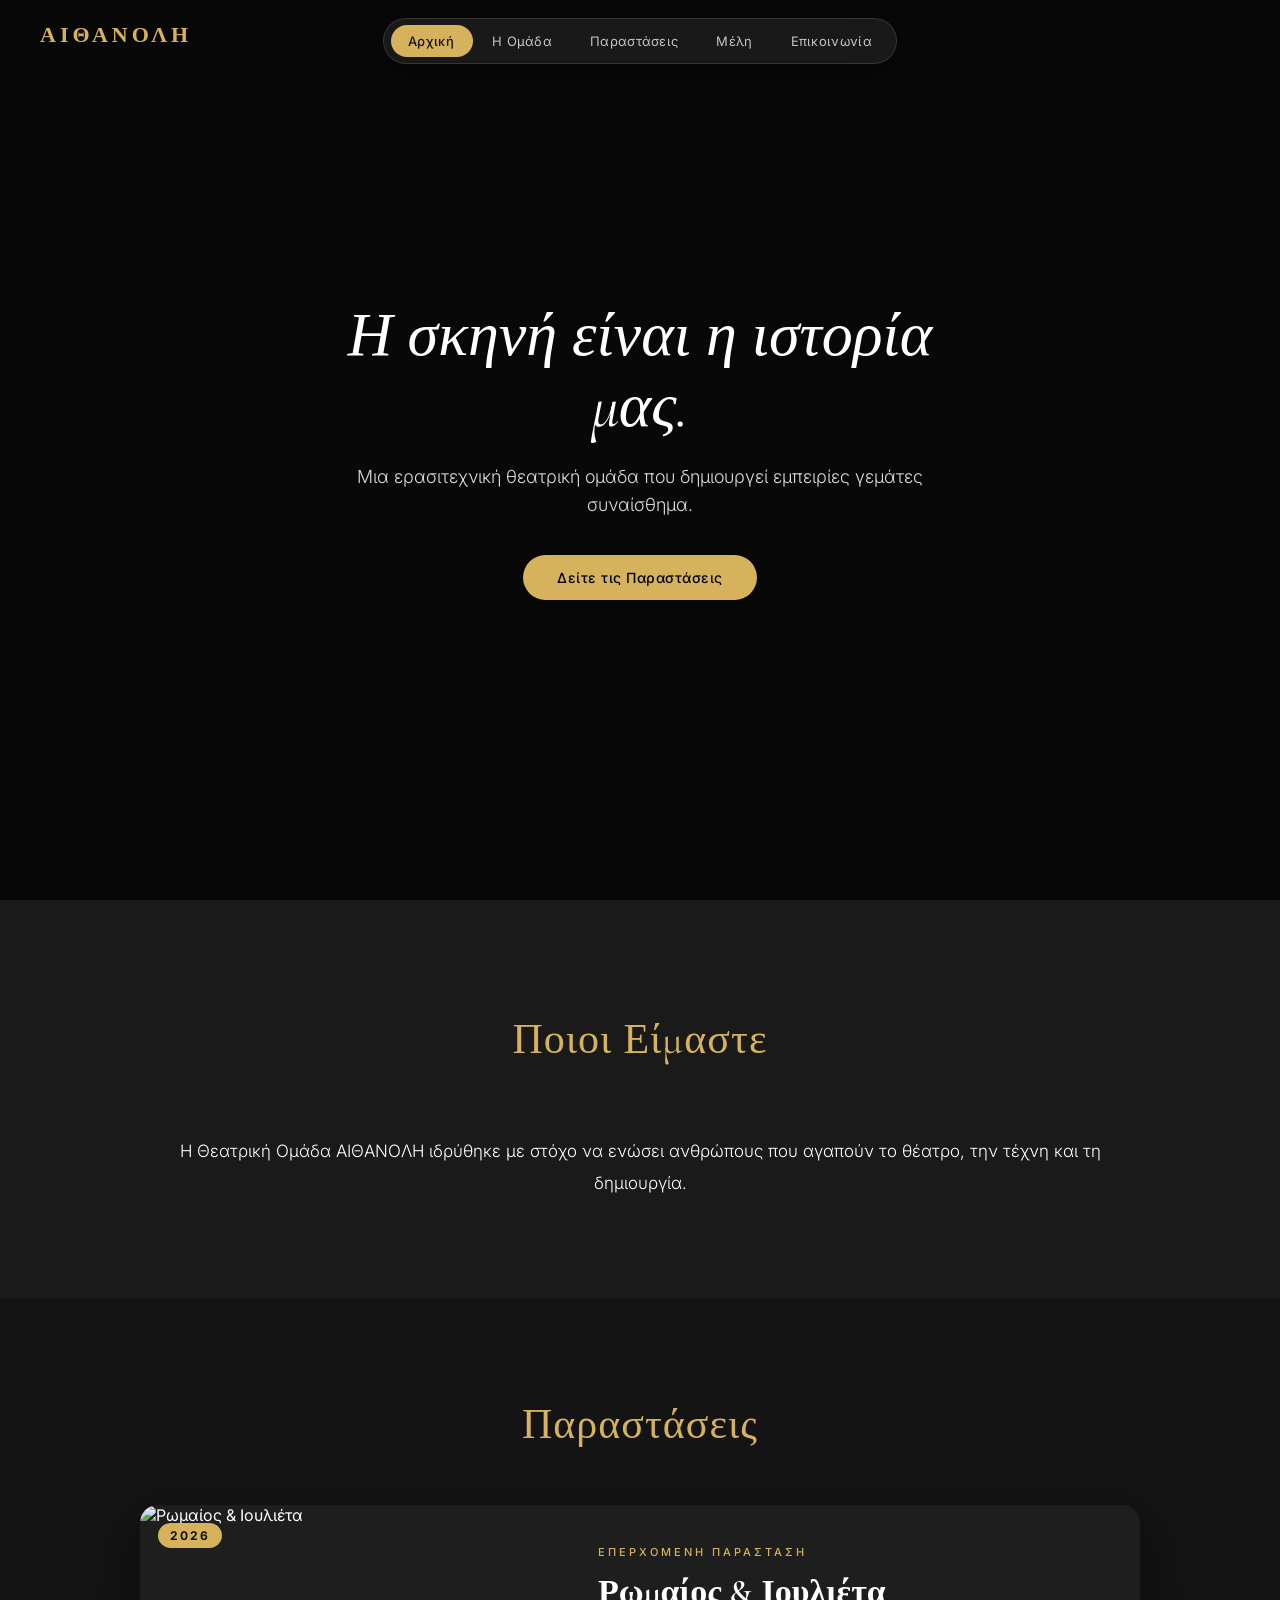
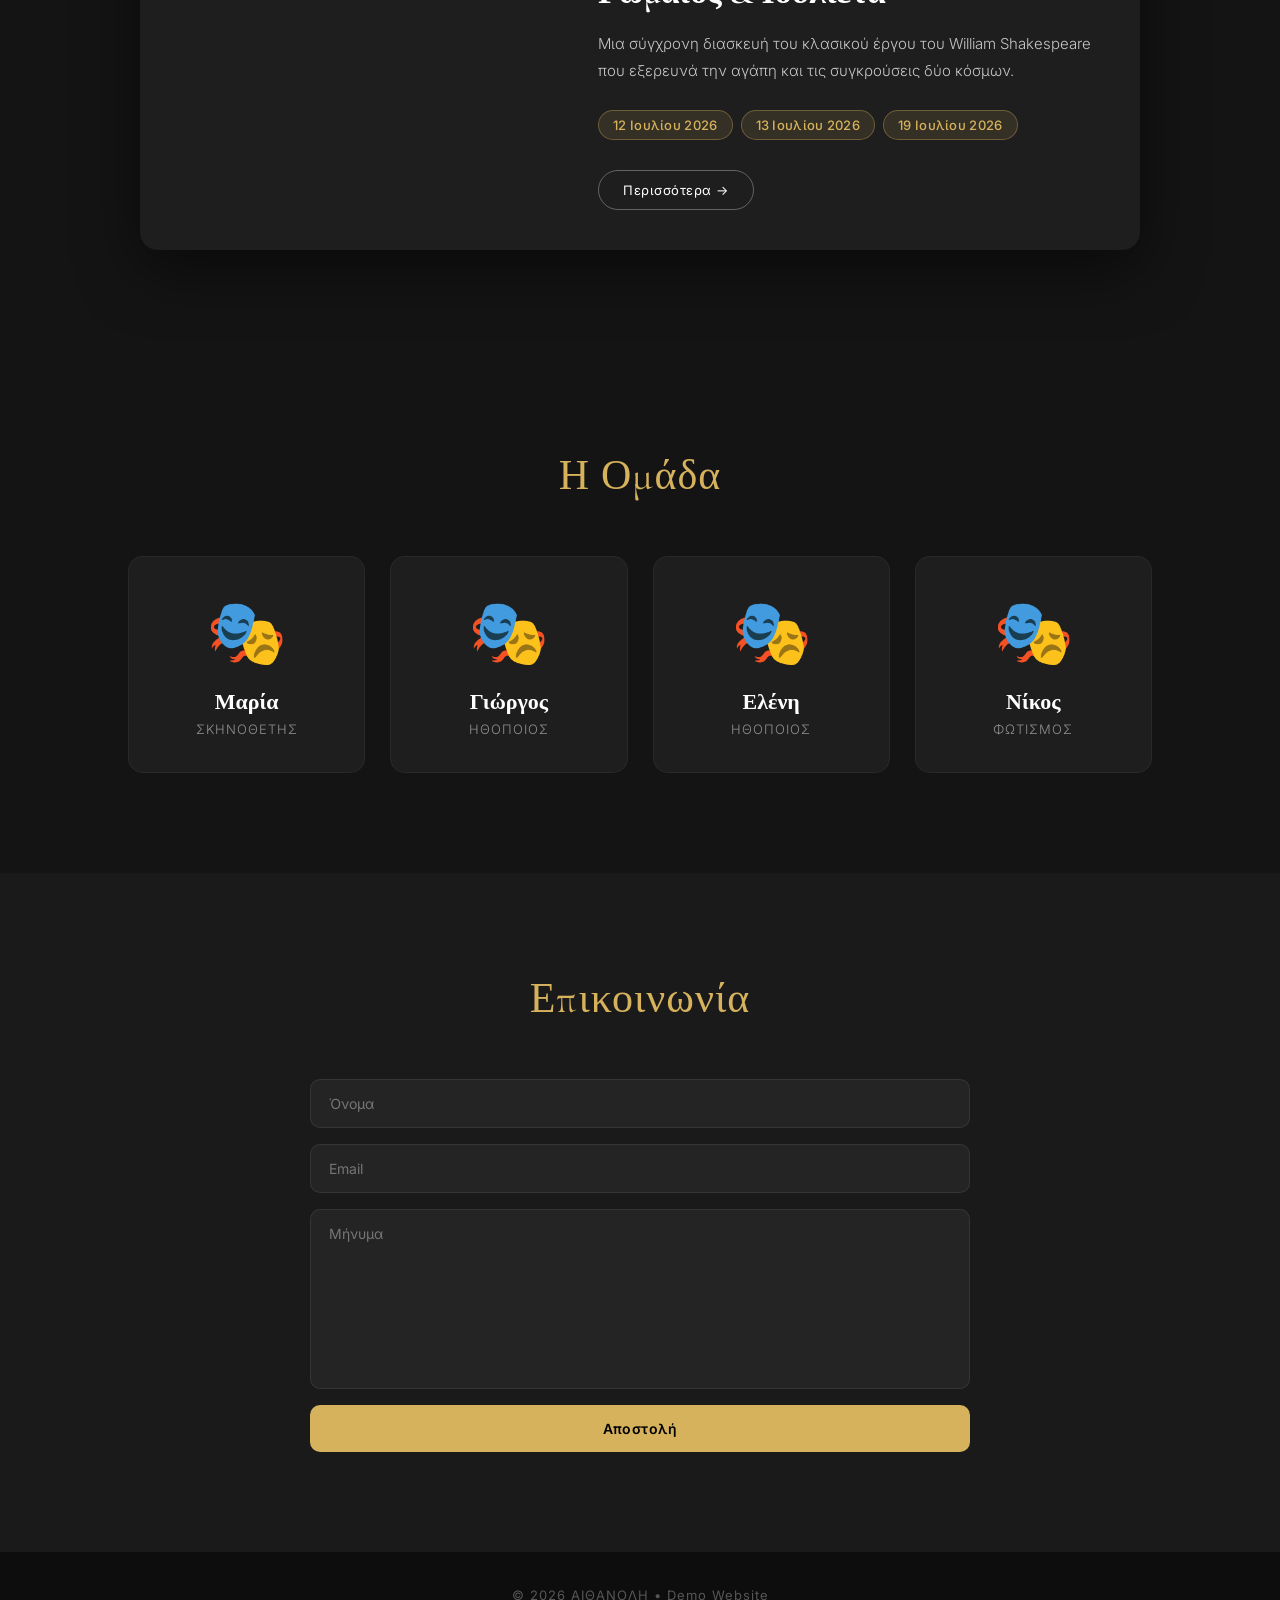
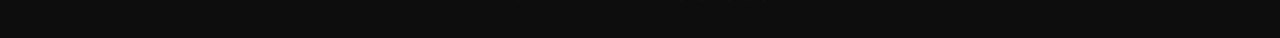
==== index.html @ 9b4b9a8e "Initial Commit" ====
<!DOCTYPE html>
<html lang="el">
<head>
    <meta charset="UTF-8">
    <meta name="viewport" content="width=device-width, initial-scale=1.0">
    <title>Θεατρική Ομάδα ΑΙΘΑΝΟΛΗ</title>
    <link rel="preconnect" href="https://fonts.googleapis.com">
    <link href="https://fonts.googleapis.com/css2?family=Cormorant+Garamond:ital,wght@0,400;0,600;1,400&family=Inter:wght@300;400;500&display=swap" rel="stylesheet">
    <link rel="stylesheet" href="styles.css">
    <script defer src="main.js"></script>
</head>
<body>

<header>
    <nav id="pill-nav">
        <div class="nav-pill">
            <a href="#home" data-section="home">Αρχική</a>
            <a href="#about" data-section="about">Η Ομάδα</a>
            <a href="#shows" data-section="shows">Παραστάσεις</a>
            <a href="#members" data-section="members">Μέλη</a>
            <a href="#contact" data-section="contact">Επικοινωνία</a>
            <span class="nav-indicator"></span>
        </div>
    </nav>
    <div class="logo-wrap">
        <h2 class="logo">ΑΙΘΑΝΟΛΗ</h2>
    </div>
</header>

<section class="hero" id="home">
    <div class="overlay"></div>
    <div class="hero-content">
        <h1>Η σκηνή είναι η ιστορία μας.</h1>
        <p>Μια ερασιτεχνική θεατρική ομάδα που δημιουργεί εμπειρίες γεμάτες συναίσθημα.</p>
        <a href="#shows" class="btn">Δείτε τις Παραστάσεις</a>
    </div>
</section>

<section class="about" id="about">
    <div class="container">
        <h2>Ποιοι Είμαστε</h2>
        <p>
            Η Θεατρική Ομάδα ΑΙΘΑΝΟΛΗ ιδρύθηκε με στόχο να ενώσει ανθρώπους
            που αγαπούν το θέατρο, την τέχνη και τη δημιουργία.
        </p>
    </div>
</section>

<section class="shows" id="shows">
    <h2>Παραστάσεις</h2>

    <div class="shows-list">

        <div class="show-flyer">
            <div class="flyer-image">
                <img src="https://images.unsplash.com/photo-1507924538820-ede94a04019d?auto=format&fit=crop&w=900&q=80" alt="Ρωμαίος & Ιουλιέτα">
                <div class="flyer-badge">2026</div>
            </div>
            <div class="flyer-body">
                <div class="flyer-eyebrow">Επερχόμενη Παράσταση</div>
                <h3>Ρωμαίος & Ιουλιέτα</h3>
                <p>
                    Μια σύγχρονη διασκευή του κλασικού έργου
                    του William Shakespeare που εξερευνά την
                    αγάπη και τις συγκρούσεις δύο κόσμων.
                </p>
                <div class="dates">
                    <span>12 Ιουλίου 2026</span>
                    <span>13 Ιουλίου 2026</span>
                    <span>19 Ιουλίου 2026</span>
                </div>
                <a href="#" class="flyer-btn">Περισσότερα →</a>
            </div>
        </div>

    </div>
</section>

<section class="members" id="members">
    <h2>Η Ομάδα</h2>
    <div class="cards">
        <div class="card member">
            <div class="avatar">🎭</div>
            <h3>Μαρία</h3>
            <p>Σκηνοθέτης</p>
        </div>
        <div class="card member">
            <div class="avatar">🎭</div>
            <h3>Γιώργος</h3>
            <p>Ηθοποιός</p>
        </div>
        <div class="card member">
            <div class="avatar">🎭</div>
            <h3>Ελένη</h3>
            <p>Ηθοποιός</p>
        </div>
        <div class="card member">
            <div class="avatar">🎭</div>
            <h3>Νίκος</h3>
            <p>Φωτισμός</p>
        </div>
    </div>
</section>

<section class="contact" id="contact">
    <h2>Επικοινωνία</h2>
    <form>
        <input type="text" placeholder="Όνομα">
        <input type="email" placeholder="Email">
        <textarea placeholder="Μήνυμα"></textarea>
        <button type="submit">Αποστολή</button>
    </form>
</section>

<footer>
    © 2026 ΑΙΘΑΝΟΛΗ • Demo Website
</footer>

</body>
</html>
---- styles.css ----
*{
    margin:0;
    padding:0;
    box-sizing:border-box;
    scroll-behavior:smooth;
}

body{
    background:#141414;
    color:white;
    font-family:'Inter', Arial, sans-serif;
}

.container{
    width:90%;
    max-width:1200px;
    margin:auto;
}

/* ─── HEADER & PILL NAV ─── */

header{
    position:fixed;
    width:100%;
    top:0;
    z-index:100;
    display:flex;
    flex-direction:column;
    align-items:center;
    padding-top:18px;
    pointer-events:none;
}

.logo-wrap{
    position:absolute;
    top:0;
    left:0;
    height:70px;
    display:flex;
    align-items:center;
    padding-left:40px;
    pointer-events:auto;
}

.logo{
    color:#d6b25d;
    font-family:'Cormorant Garamond', serif;
    font-size:22px;
    letter-spacing:4px;
    font-weight:600;
}

#pill-nav{
    pointer-events:auto;
}

.nav-pill{
    position:relative;
    display:flex;
    align-items:center;
    gap:2px;
    background:rgba(255,255,255,0.07);
    backdrop-filter:blur(20px);
    -webkit-backdrop-filter:blur(20px);
    border:1px solid rgba(255,255,255,0.13);
    border-radius:50px;
    padding:6px;
    box-shadow:0 8px 32px rgba(0,0,0,0.35);
}

.nav-pill a{
    position:relative;
    color:rgba(255,255,255,0.75);
    text-decoration:none;
    font-size:13px;
    font-weight:400;
    letter-spacing:0.3px;
    padding:8px 18px;
    border-radius:30px;
    transition:color 0.3s;
    z-index:2;
    white-space:nowrap;
}

.nav-pill a:hover{
    color:#fff;
}

.nav-pill a.active{
    color:#141414;
    font-weight:500;
}

/* The gliding highlight */
.nav-indicator{
    position:absolute;
    top:6px;
    left:6px;
    height:calc(100% - 12px);
    background:#d6b25d;
    border-radius:30px;
    transition:left 0.35s cubic-bezier(0.4,0,0.2,1), width 0.35s cubic-bezier(0.4,0,0.2,1);
    z-index:1;
    pointer-events:none;
}

/* ─── HERO ─── */

.hero{
    height:100vh;
    background:url("https://images.unsplash.com/photo-1503095396549-807759245b35?auto=format&fit=crop&w=1800&q=80") center/cover;
    position:relative;
    display:flex;
    justify-content:center;
    align-items:center;
}

.overlay{
    position:absolute;
    inset:0;
    background:rgba(0,0,0,0.6);
}

.hero-content{
    position:relative;
    text-align:center;
    z-index:2;
    max-width:700px;
    padding:0 20px;
}

.hero h1{
    font-family:'Cormorant Garamond', serif;
    font-size:62px;
    font-weight:400;
    font-style:italic;
    line-height:1.15;
    margin-bottom:20px;
}

.hero p{
    font-size:18px;
    font-weight:300;
    opacity:0.85;
    margin-bottom:35px;
    line-height:1.6;
}

.btn{
    display:inline-block;
    padding:14px 34px;
    background:#d6b25d;
    color:black;
    text-decoration:none;
    font-weight:500;
    font-size:14px;
    letter-spacing:0.5px;
    border-radius:30px;
    transition:.3s;
}

.btn:hover{
    transform:translateY(-4px);
    box-shadow:0 12px 30px rgba(214,178,93,0.35);
}

/* ─── SECTIONS ─── */

section{
    padding:100px 10%;
}

section h2{
    text-align:center;
    margin-bottom:55px;
    font-family:'Cormorant Garamond', serif;
    font-size:42px;
    font-weight:400;
    color:#d6b25d;
    letter-spacing:1px;
}

/* ─── ABOUT ─── */

.about{
    background:#1a1a1a;
    text-align:center;
    line-height:1.9;
    font-weight:300;
    font-size:17px;
}

/* ─── SHOWS — FLYER / BANNER STYLE ─── */

.shows-list{
    display:flex;
    flex-direction:column;
    gap:40px;
    max-width:1000px;
    margin:0 auto;
}

.show-flyer{
    display:grid;
    grid-template-columns:420px 1fr;
    border-radius:18px;
    overflow:hidden;
    background:#1e1e1e;
    box-shadow:0 20px 60px rgba(0,0,0,0.5);
    transition:transform 0.4s ease, box-shadow 0.4s ease;
}

.show-flyer:hover{
    transform:translateY(-8px);
    box-shadow:0 30px 80px rgba(0,0,0,0.6);
}

.flyer-image{
    position:relative;
    overflow:hidden;
}

.flyer-image img{
    width:100%;
    height:100%;
    min-height:340px;
    object-fit:cover;
    display:block;
    transition:transform 0.6s ease;
}

.show-flyer:hover .flyer-image img{
    transform:scale(1.04);
}

.flyer-badge{
    position:absolute;
    top:18px;
    left:18px;
    background:#d6b25d;
    color:#111;
    font-size:12px;
    font-weight:700;
    letter-spacing:2px;
    padding:5px 12px;
    border-radius:20px;
}

.flyer-body{
    padding:40px 38px;
    display:flex;
    flex-direction:column;
    justify-content:center;
    gap:0;
}

.flyer-eyebrow{
    font-size:11px;
    font-weight:500;
    letter-spacing:3px;
    text-transform:uppercase;
    color:#d6b25d;
    margin-bottom:14px;
}

.flyer-body h3{
    font-family:'Cormorant Garamond', serif;
    font-size:34px;
    font-weight:600;
    line-height:1.2;
    margin-bottom:16px;
}

.flyer-body p{
    font-size:15px;
    font-weight:300;
    line-height:1.8;
    color:rgba(255,255,255,0.75);
    margin-bottom:26px;
}

.dates{
    display:flex;
    flex-wrap:wrap;
    gap:8px;
    margin-bottom:30px;
}

.dates span{
    background:rgba(214,178,93,0.12);
    border:1px solid rgba(214,178,93,0.35);
    padding:6px 14px;
    border-radius:30px;
    color:#d6b25d;
    font-size:13px;
    font-weight:500;
    letter-spacing:0.3px;
}

.flyer-btn{
    display:inline-block;
    padding:11px 24px;
    background:transparent;
    color:white;
    text-decoration:none;
    border:1px solid rgba(255,255,255,0.3);
    border-radius:30px;
    font-size:13px;
    letter-spacing:0.5px;
    transition:.3s;
    align-self:flex-start;
}

.flyer-btn:hover{
    background:#d6b25d;
    color:#111;
    border-color:#d6b25d;
}

/* ─── MEMBERS ─── */

.cards{
    display:grid;
    grid-template-columns:repeat(auto-fit,minmax(220px,1fr));
    gap:25px;
}

.card{
    background:#1e1e1e;
    padding:35px;
    border-radius:15px;
    transition:.3s;
    text-align:center;
    border:1px solid rgba(255,255,255,0.05);
}

.card:hover{
    transform:translateY(-8px);
    background:#262626;
    border-color:rgba(214,178,93,0.2);
}

.avatar{
    font-size:65px;
    margin-bottom:18px;
}

.card h3{
    font-family:'Cormorant Garamond', serif;
    font-size:22px;
    margin-bottom:6px;
}

.card p{
    font-size:13px;
    font-weight:300;
    color:rgba(255,255,255,0.5);
    letter-spacing:1px;
    text-transform:uppercase;
}

/* ─── CONTACT ─── */

.contact{
    background:#1a1a1a;
}

.contact form{
    max-width:660px;
    margin:auto;
    display:flex;
    flex-direction:column;
    gap:16px;
}

input,
textarea{
    padding:15px 18px;
    background:#242424;
    border:1px solid rgba(255,255,255,0.08);
    color:white;
    border-radius:10px;
    font-family:'Inter', sans-serif;
    font-size:14px;
    transition:border-color 0.3s;
}

input:focus,
textarea:focus{
    outline:none;
    border-color:rgba(214,178,93,0.5);
}

textarea{
    height:180px;
    resize:none;
}

button[type="submit"]{
    padding:15px;
    background:#d6b25d;
    border:none;
    cursor:pointer;
    font-weight:600;
    font-size:14px;
    letter-spacing:0.5px;
    border-radius:10px;
    transition:.3s;
    font-family:'Inter', sans-serif;
}

button[type="submit"]:hover{
    background:#c9a44c;
    transform:translateY(-2px);
}

/* ─── FOOTER ─── */

footer{
    padding:35px;
    background:#0d0d0d;
    text-align:center;
    color:rgba(255,255,255,0.3);
    font-size:13px;
    letter-spacing:1px;
}

/* ─── REVEAL ANIMATION ─── */

.reveal{
    opacity:0;
    transform:translateY(35px);
    transition:opacity 0.8s ease, transform 0.8s ease;
}

.reveal.active{
    opacity:1;
    transform:translateY(0);
}

/* ─── RESPONSIVE ─── */

@media(max-width:750px){
    .show-flyer{
        grid-template-columns:1fr;
    }
    .flyer-image img{
        min-height:220px;
        height:220px;
    }
    .hero h1{
        font-size:38px;
    }
    .logo-wrap{
        padding-left:20px;
    }
    .nav-pill a{
        padding:7px 11px;
        font-size:12px;
    }
}
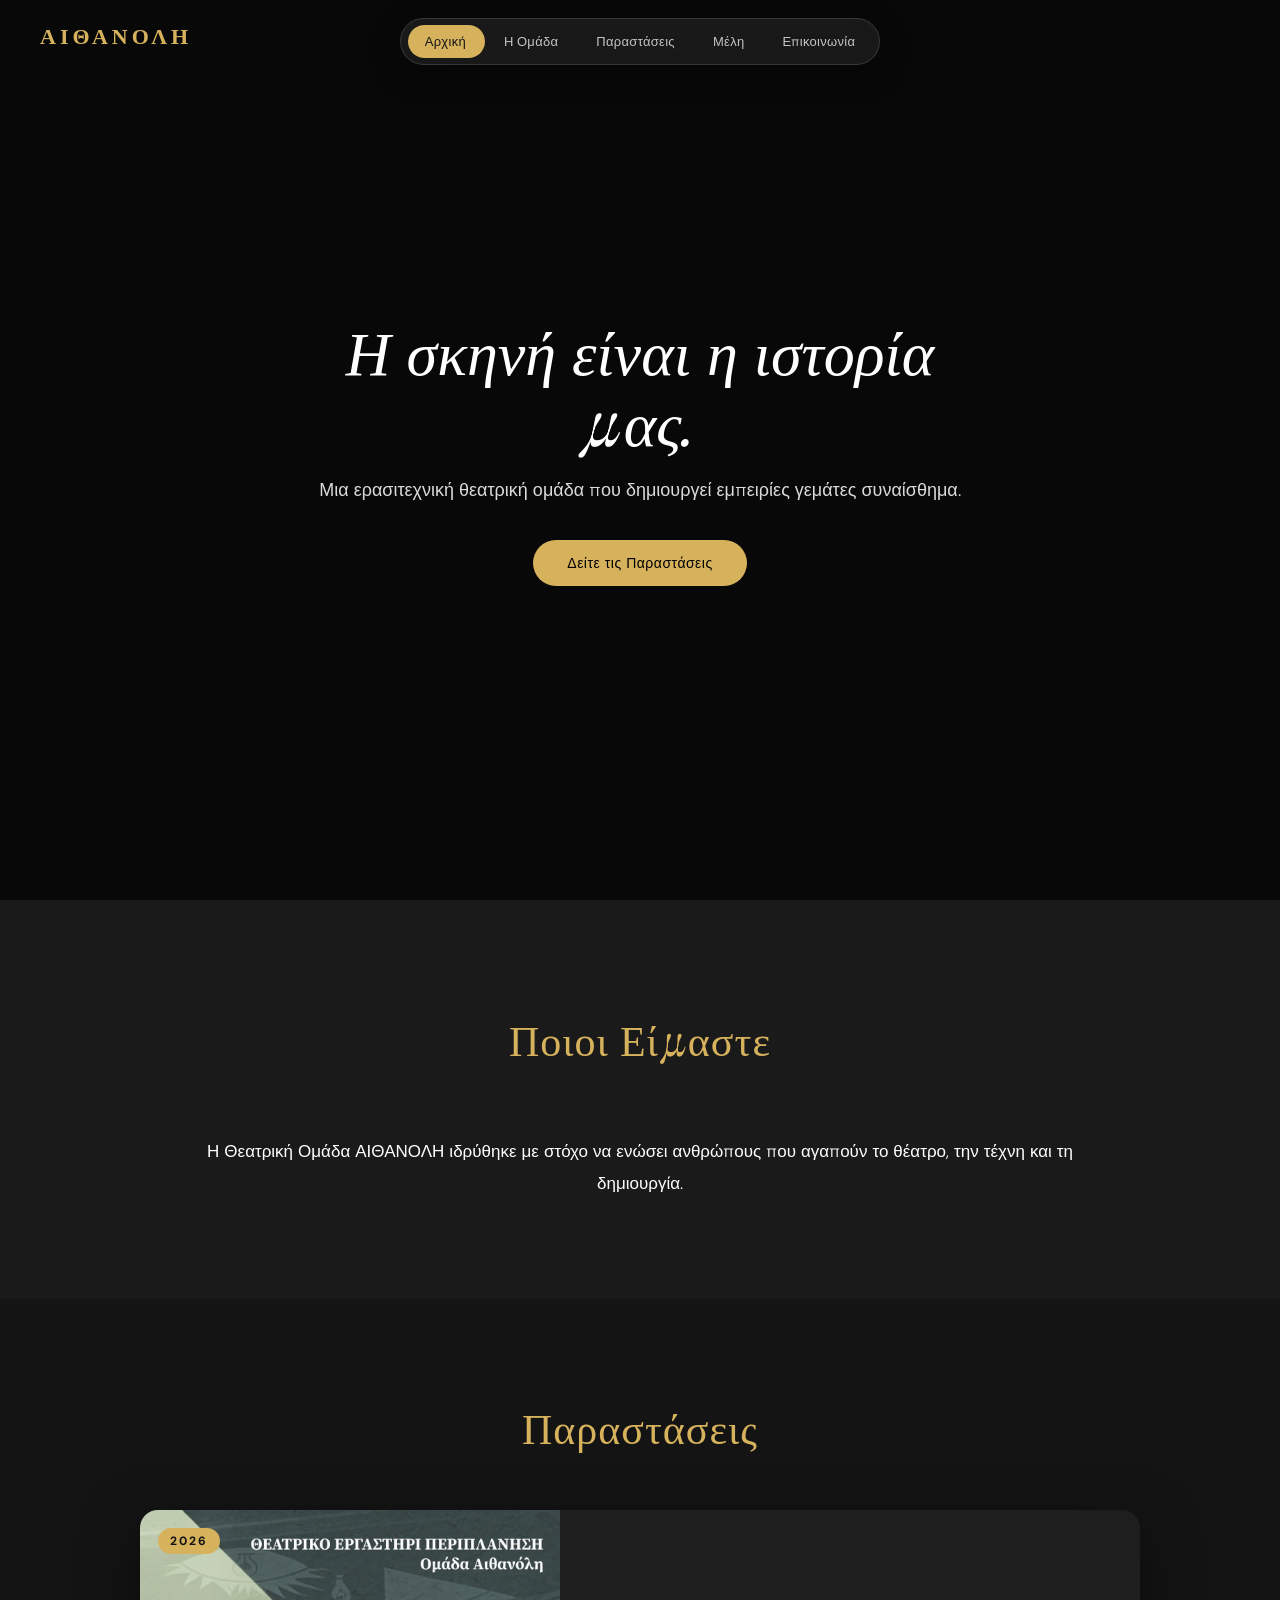
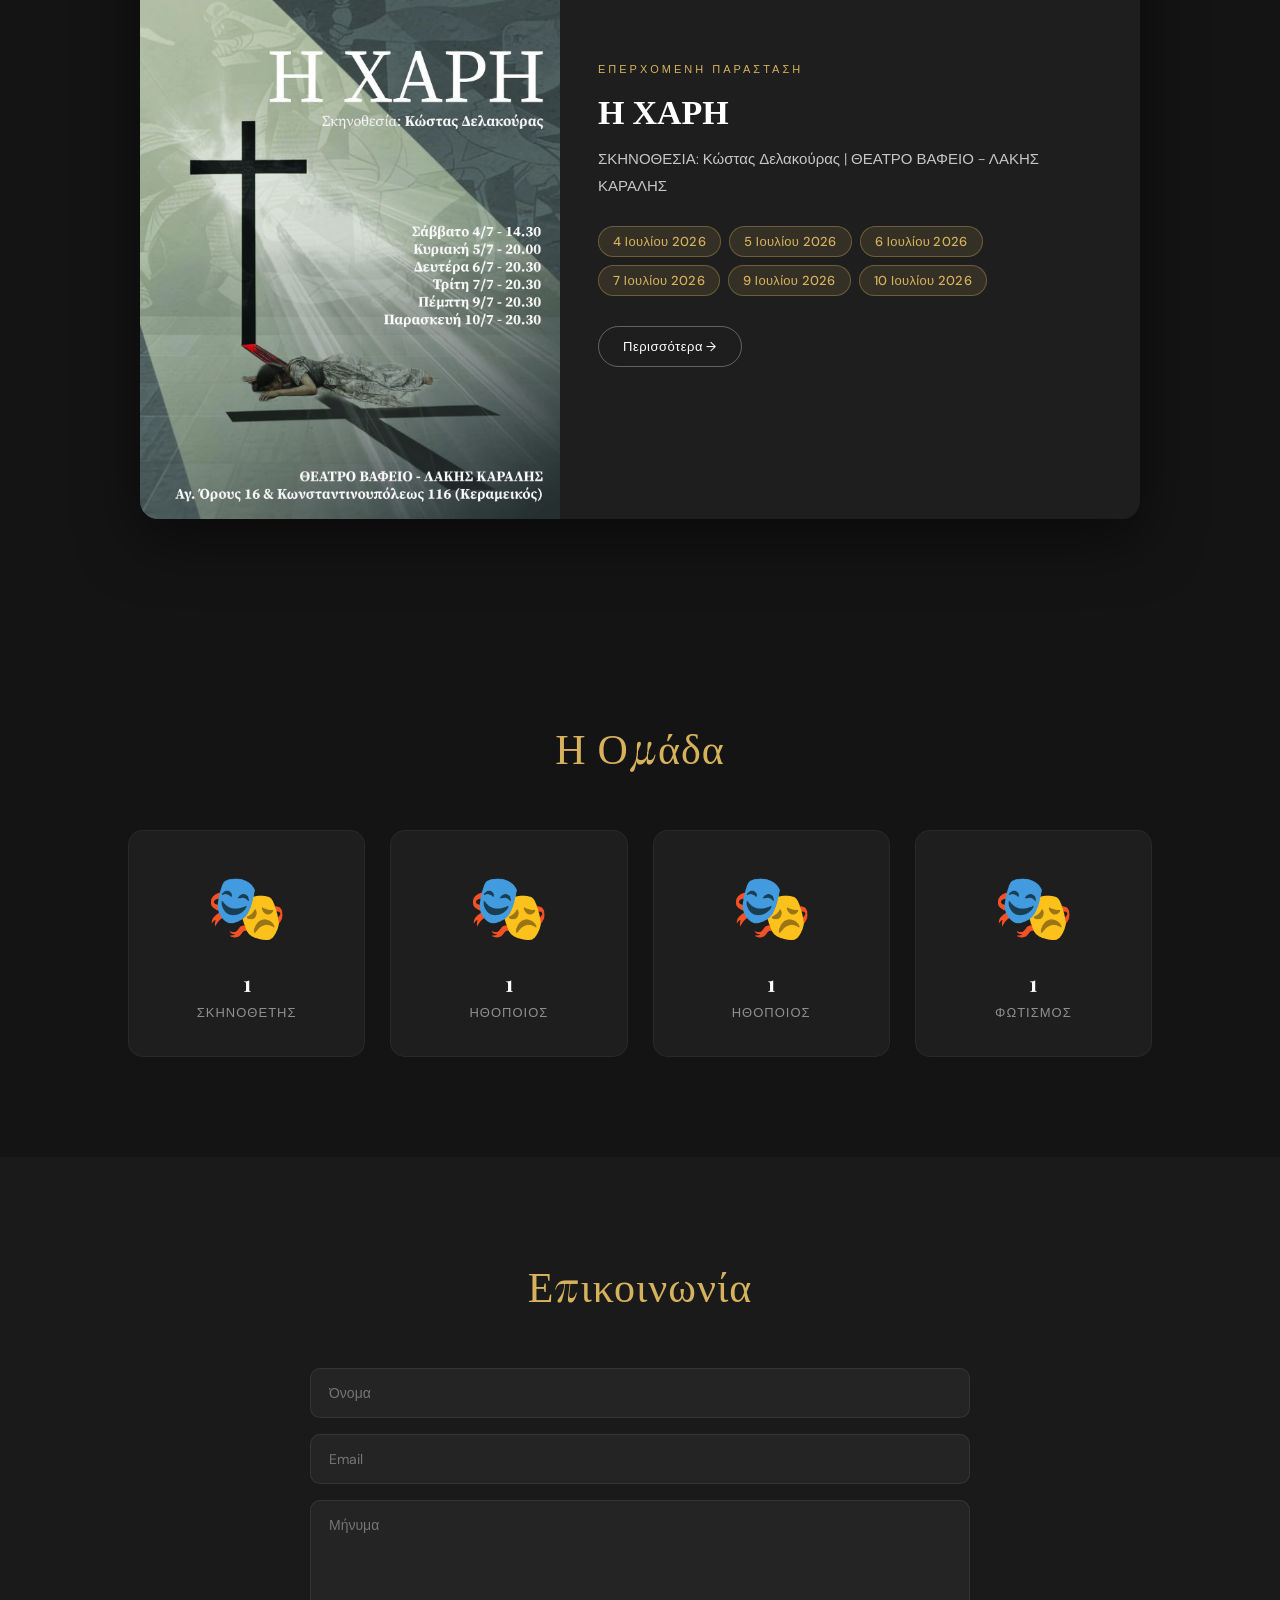
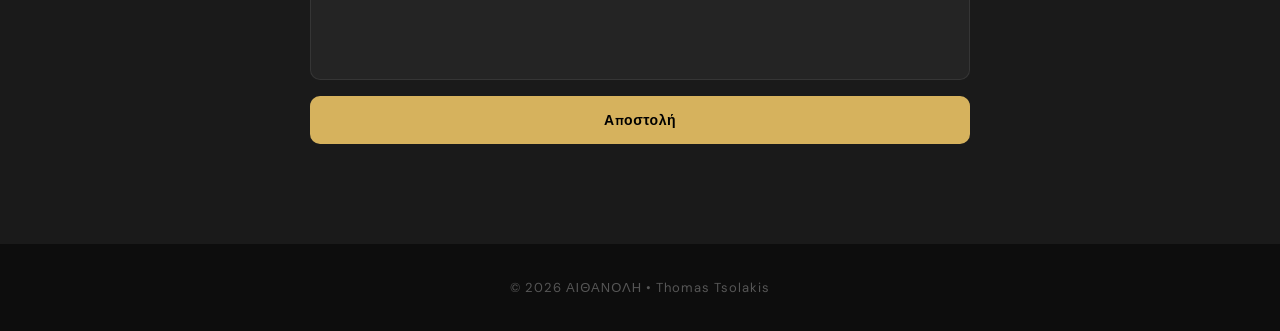
==== commit ba8c0f56: "Add new show page for "Η ΧΑΡΗ" and update site metadata - Created xarh_2026.html for the upcoming sh" ====
--- a/index.html
+++ b/index.html
@@ -3,9 +3,55 @@
 <head>
     <meta charset="UTF-8">
     <meta name="viewport" content="width=device-width, initial-scale=1.0">
-    <title>Θεατρική Ομάδα ΑΙΘΑΝΟΛΗ</title>
+
+    <!-- Primary Meta -->
+    <title>ΑΙΘΑΝΟΛΗ | Θεατρική Ομάδα</title>
+    <meta name="description" content="Η Θεατρική Ομάδα ΑΙΘΑΝΟΛΗ — ερασιτεχνική ομάδα που δημιουργεί παραστάσεις γεμάτες συναίσθημα. Δείτε τις επερχόμενες παραστάσεις μας.">
+    <meta name="keywords" content="ΑΙΘΑΝΟΛΗ, θεατρική ομάδα, θέατρο, παραστάσεις, ερασιτεχνικό θέατρο">
+    <meta name="author" content="Θεατρική Ομάδα ΑΙΘΑΝΟΛΗ">
+    <meta name="robots" content="index, follow">
+    <link rel="canonical" href="https://aithanoligroup.gr/">
+
+    <!-- Favicon -->
+    <link rel="icon" type="image/png" href="images/logo.png">
+    <link rel="apple-touch-icon" href="images/logo.png">
+
+    <!-- Open Graph / Facebook -->
+    <meta property="og:type" content="website">
+    <meta property="og:url" content="https://aithanoligroup.gr/">
+    <meta property="og:title" content="ΑΙΘΑΝΟΛΗ | Θεατρική Ομάδα">
+    <meta property="og:description" content="Ερασιτεχνική θεατρική ομάδα που δημιουργεί εμπειρίες γεμάτες συναίσθημα.">
+    <meta property="og:image" content="https://aithanoligroup.gr/images/og-cover.jpg">
+    <meta property="og:image:width" content="1200">
+    <meta property="og:image:height" content="630">
+    <meta property="og:locale" content="el_GR">
+    <meta property="og:site_name" content="ΑΙΘΑΝΟΛΗ">
+
+    <!-- Twitter Card -->
+    <meta name="twitter:card" content="summary_large_image">
+    <meta name="twitter:url" content="https://aithanoligroup.gr/">
+    <meta name="twitter:title" content="ΑΙΘΑΝΟΛΗ | Θεατρική Ομάδα">
+    <meta name="twitter:description" content="Ερασιτεχνική θεατρική ομάδα που δημιουργεί εμπειρίες γεμάτες συναίσθημα.">
+    <meta name="twitter:image" content="https://aithanoligroup.gr/images/og-cover.jpg">
+
+    <!-- Schema.org structured data -->
+    <script type="application/ld+json">
+    {
+      "@context": "https://schema.org",
+      "@type": "TheaterGroup",
+      "name": "ΑΙΘΑΝΟΛΗ",
+      "description": "Ερασιτεχνική θεατρική ομάδα που δημιουργεί παραστάσεις γεμάτες συναίσθημα.",
+      "url": "https://aithanoligroup.gr",
+      "logo": "https://aithanoligroup.gr/images/logo.png",
+      "sameAs": []
+    }
+    </script>
+
+    <!-- Fonts: Playfair Display + DM Sans -->
     <link rel="preconnect" href="https://fonts.googleapis.com">
-    <link href="https://fonts.googleapis.com/css2?family=Cormorant+Garamond:ital,wght@0,400;0,600;1,400&family=Inter:wght@300;400;500&display=swap" rel="stylesheet">
+    <link rel="preconnect" href="https://fonts.gstatic.com" crossorigin>
+    <link href="https://fonts.googleapis.com/css2?family=Playfair+Display:ital,wght@0,400;0,700;1,400;1,600&family=DM+Sans:ital,opsz,wght@0,9..40,300;0,9..40,400;0,9..40,500;1,9..40,300&display=swap" rel="stylesheet">
+
     <link rel="stylesheet" href="styles.css">
     <script defer src="main.js"></script>
 </head>
@@ -23,7 +69,10 @@
         </div>
     </nav>
     <div class="logo-wrap">
-        <h2 class="logo">ΑΙΘΑΝΟΛΗ</h2>
+        <a href="#home" class="logo-link">
+            <img src="images/logo.png" alt="ΑΙΘΑΝΟΛΗ" class="logo-img" onerror="this.style.display='none';this.nextElementSibling.style.display='block'">
+            <h2 class="logo logo-fallback">ΑΙΘΑΝΟΛΗ</h2>
+        </a>
     </div>
 </header>
 
@@ -53,23 +102,25 @@
 
         <div class="show-flyer">
             <div class="flyer-image">
-                <img src="https://images.unsplash.com/photo-1507924538820-ede94a04019d?auto=format&fit=crop&w=900&q=80" alt="Ρωμαίος & Ιουλιέτα">
+                <img src="images/parastaseis/xarh_2026.jpg" alt="Η ΧΑΡΗ">
                 <div class="flyer-badge">2026</div>
             </div>
             <div class="flyer-body">
                 <div class="flyer-eyebrow">Επερχόμενη Παράσταση</div>
-                <h3>Ρωμαίος & Ιουλιέτα</h3>
+                <h3>Η ΧΑΡΗ</h3>
                 <p>
-                    Μια σύγχρονη διασκευή του κλασικού έργου
-                    του William Shakespeare που εξερευνά την
-                    αγάπη και τις συγκρούσεις δύο κόσμων.
+                    ΣΚΗΝΟΘΕΣΙΑ: Κώστας Δελακούρας |
+                    ΘΕΑΤΡΟ ΒΑΦΕΙΟ - ΛΑΚΗΣ ΚΑΡΑΛΗΣ
                 </p>
                 <div class="dates">
-                    <span>12 Ιουλίου 2026</span>
-                    <span>13 Ιουλίου 2026</span>
-                    <span>19 Ιουλίου 2026</span>
+                    <span>4 Ιουλίου 2026</span>
+                    <span>5 Ιουλίου 2026</span>
+                    <span>6 Ιουλίου 2026</span>
+                    <span>7 Ιουλίου 2026</span>
+                    <span>9 Ιουλίου 2026</span>
+                    <span>10 Ιουλίου 2026</span>
                 </div>
-                <a href="#" class="flyer-btn">Περισσότερα →</a>
+                <a href="parastaseis/xarh_2026.html" class="flyer-btn">Περισσότερα →</a>
             </div>
         </div>
 
@@ -81,22 +132,22 @@
     <div class="cards">
         <div class="card member">
             <div class="avatar">🎭</div>
-            <h3>Μαρία</h3>
+            <h3>1</h3>
             <p>Σκηνοθέτης</p>
         </div>
         <div class="card member">
             <div class="avatar">🎭</div>
-            <h3>Γιώργος</h3>
+            <h3>1</h3>
             <p>Ηθοποιός</p>
         </div>
         <div class="card member">
             <div class="avatar">🎭</div>
-            <h3>Ελένη</h3>
+            <h3>1</h3>
             <p>Ηθοποιός</p>
         </div>
         <div class="card member">
             <div class="avatar">🎭</div>
-            <h3>Νίκος</h3>
+            <h3>1</h3>
             <p>Φωτισμός</p>
         </div>
     </div>
@@ -113,7 +164,7 @@
 </section>
 
 <footer>
-    © 2026 ΑΙΘΑΝΟΛΗ • Demo Website
+    © 2026 ΑΙΘΑΝΟΛΗ • Thomas Tsolakis
 </footer>
 
 </body>
--- a/styles.css
+++ b/styles.css
@@ -8,7 +8,7 @@
 body{
     background:#141414;
     color:white;
-    font-family:'Inter', Arial, sans-serif;
+    font-family:'DM Sans', Arial, sans-serif;
 }
 
 .container{
@@ -42,12 +42,34 @@
     pointer-events:auto;
 }
 
+.logo-link{
+    display:flex;
+    align-items:center;
+    text-decoration:none;
+}
+
+.logo-img{
+    height:42px;
+    width:auto;
+    object-fit:contain;
+    display:block;
+}
+
+.logo-fallback{
+    display:none;
+    color:#d6b25d;
+    font-family:'Playfair Display', serif;
+    font-size:22px;
+    letter-spacing:4px;
+    font-weight:700;
+}
+
 .logo{
     color:#d6b25d;
-    font-family:'Cormorant Garamond', serif;
+    font-family:'Playfair Display', serif;
     font-size:22px;
     letter-spacing:4px;
-    font-weight:600;
+    font-weight:700;
 }
 
 #pill-nav{
@@ -80,6 +102,7 @@
     transition:color 0.3s;
     z-index:2;
     white-space:nowrap;
+    font-family:'DM Sans', sans-serif;
 }
 
 .nav-pill a:hover{
@@ -91,7 +114,6 @@
     font-weight:500;
 }
 
-/* The gliding highlight */
 .nav-indicator{
     position:absolute;
     top:6px;
@@ -108,7 +130,7 @@
 
 .hero{
     height:100vh;
-    background:url("https://images.unsplash.com/photo-1503095396549-807759245b35?auto=format&fit=crop&w=1800&q=80") center/cover;
+    background:url("../images/hero.jpg") center/cover no-repeat;
     position:relative;
     display:flex;
     justify-content:center;
@@ -130,7 +152,7 @@
 }
 
 .hero h1{
-    font-family:'Cormorant Garamond', serif;
+    font-family:'Playfair Display', serif;
     font-size:62px;
     font-weight:400;
     font-style:italic;
@@ -157,6 +179,7 @@
     letter-spacing:0.5px;
     border-radius:30px;
     transition:.3s;
+    font-family:'DM Sans', sans-serif;
 }
 
 .btn:hover{
@@ -173,7 +196,7 @@
 section h2{
     text-align:center;
     margin-bottom:55px;
-    font-family:'Cormorant Garamond', serif;
+    font-family:'Playfair Display', serif;
     font-size:42px;
     font-weight:400;
     color:#d6b25d;
@@ -244,6 +267,7 @@
     letter-spacing:2px;
     padding:5px 12px;
     border-radius:20px;
+    font-family:'DM Sans', sans-serif;
 }
 
 .flyer-body{
@@ -251,7 +275,6 @@
     display:flex;
     flex-direction:column;
     justify-content:center;
-    gap:0;
 }
 
 .flyer-eyebrow{
@@ -261,12 +284,13 @@
     text-transform:uppercase;
     color:#d6b25d;
     margin-bottom:14px;
+    font-family:'DM Sans', sans-serif;
 }
 
 .flyer-body h3{
-    font-family:'Cormorant Garamond', serif;
+    font-family:'Playfair Display', serif;
     font-size:34px;
-    font-weight:600;
+    font-weight:700;
     line-height:1.2;
     margin-bottom:16px;
 }
@@ -295,6 +319,7 @@
     font-size:13px;
     font-weight:500;
     letter-spacing:0.3px;
+    font-family:'DM Sans', sans-serif;
 }
 
 .flyer-btn{
@@ -309,6 +334,7 @@
     letter-spacing:0.5px;
     transition:.3s;
     align-self:flex-start;
+    font-family:'DM Sans', sans-serif;
 }
 
 .flyer-btn:hover{
@@ -346,7 +372,7 @@
 }
 
 .card h3{
-    font-family:'Cormorant Garamond', serif;
+    font-family:'Playfair Display', serif;
     font-size:22px;
     margin-bottom:6px;
 }
@@ -380,7 +406,7 @@
     border:1px solid rgba(255,255,255,0.08);
     color:white;
     border-radius:10px;
-    font-family:'Inter', sans-serif;
+    font-family:'DM Sans', sans-serif;
     font-size:14px;
     transition:border-color 0.3s;
 }
@@ -406,7 +432,7 @@
     letter-spacing:0.5px;
     border-radius:10px;
     transition:.3s;
-    font-family:'Inter', sans-serif;
+    font-family:'DM Sans', sans-serif;
 }
 
 button[type="submit"]:hover{
@@ -423,6 +449,7 @@
     color:rgba(255,255,255,0.3);
     font-size:13px;
     letter-spacing:1px;
+    font-family:'DM Sans', sans-serif;
 }
 
 /* ─── REVEAL ANIMATION ─── */
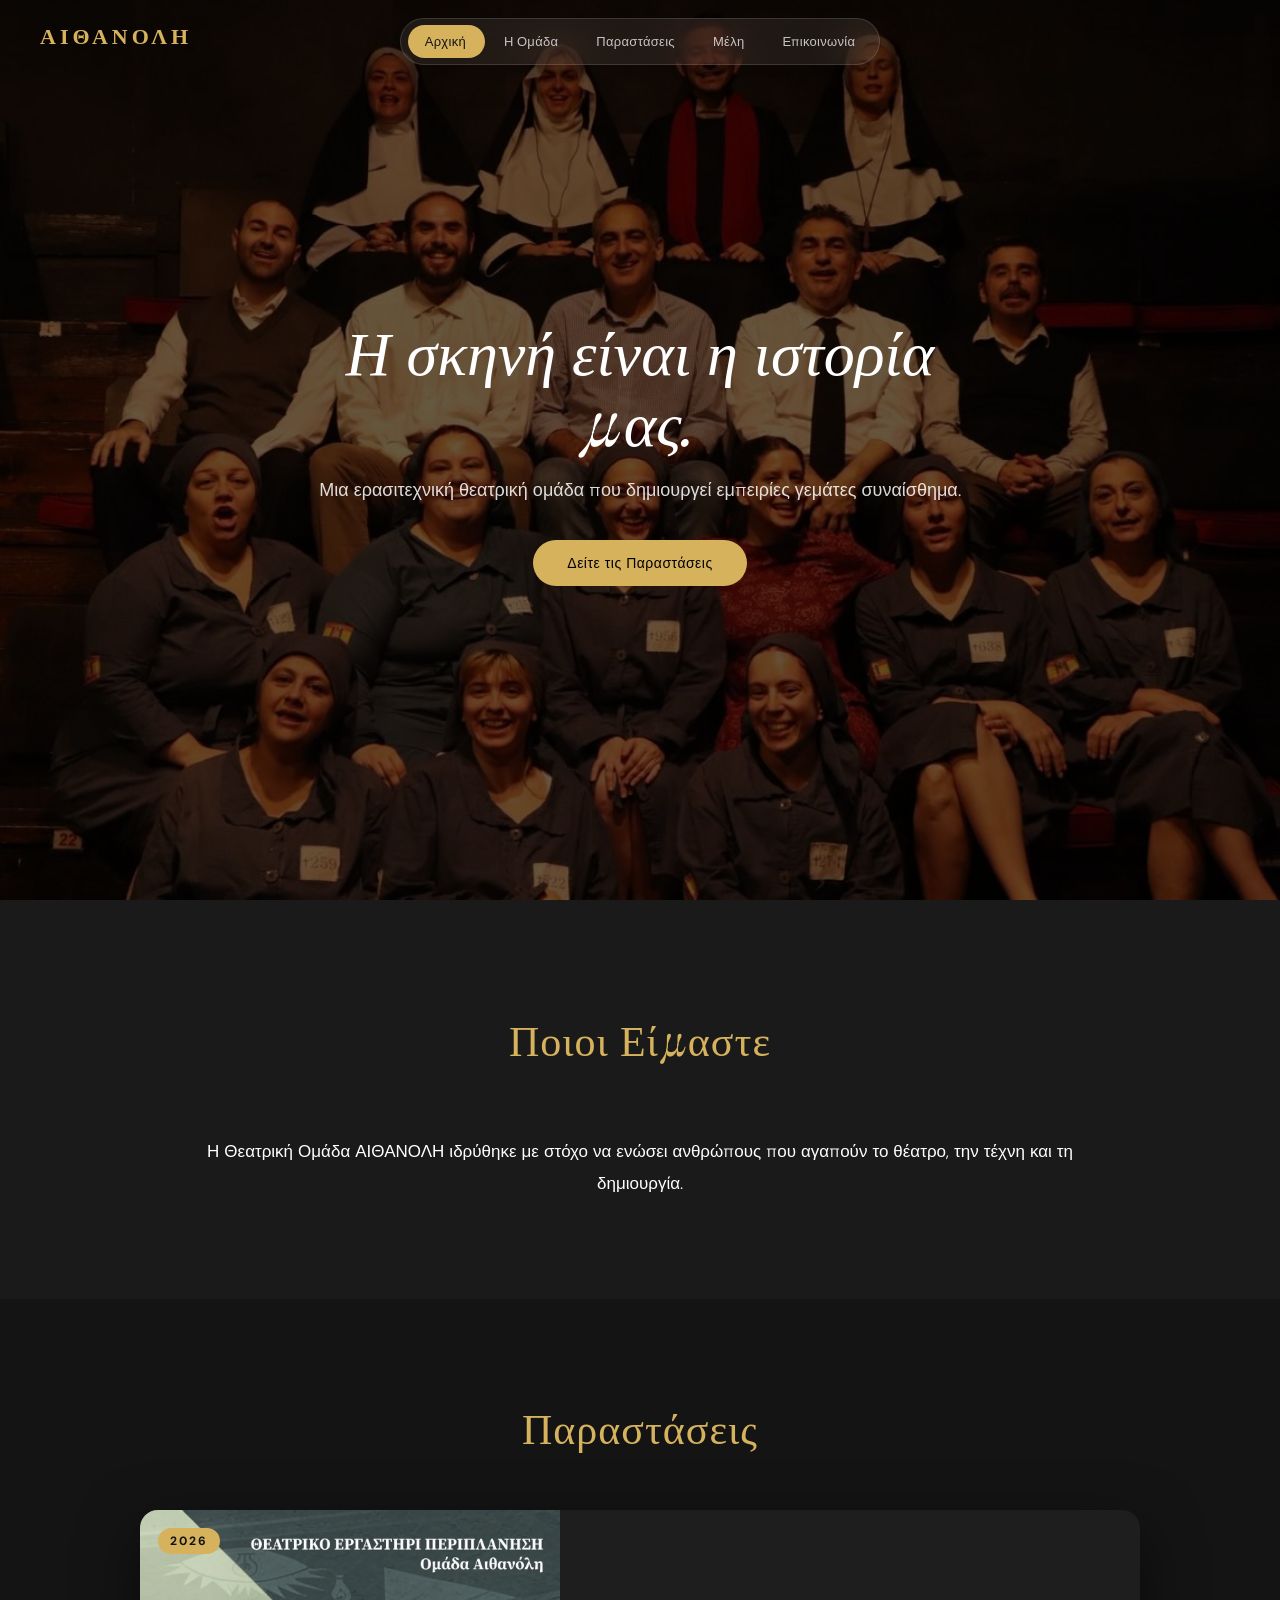
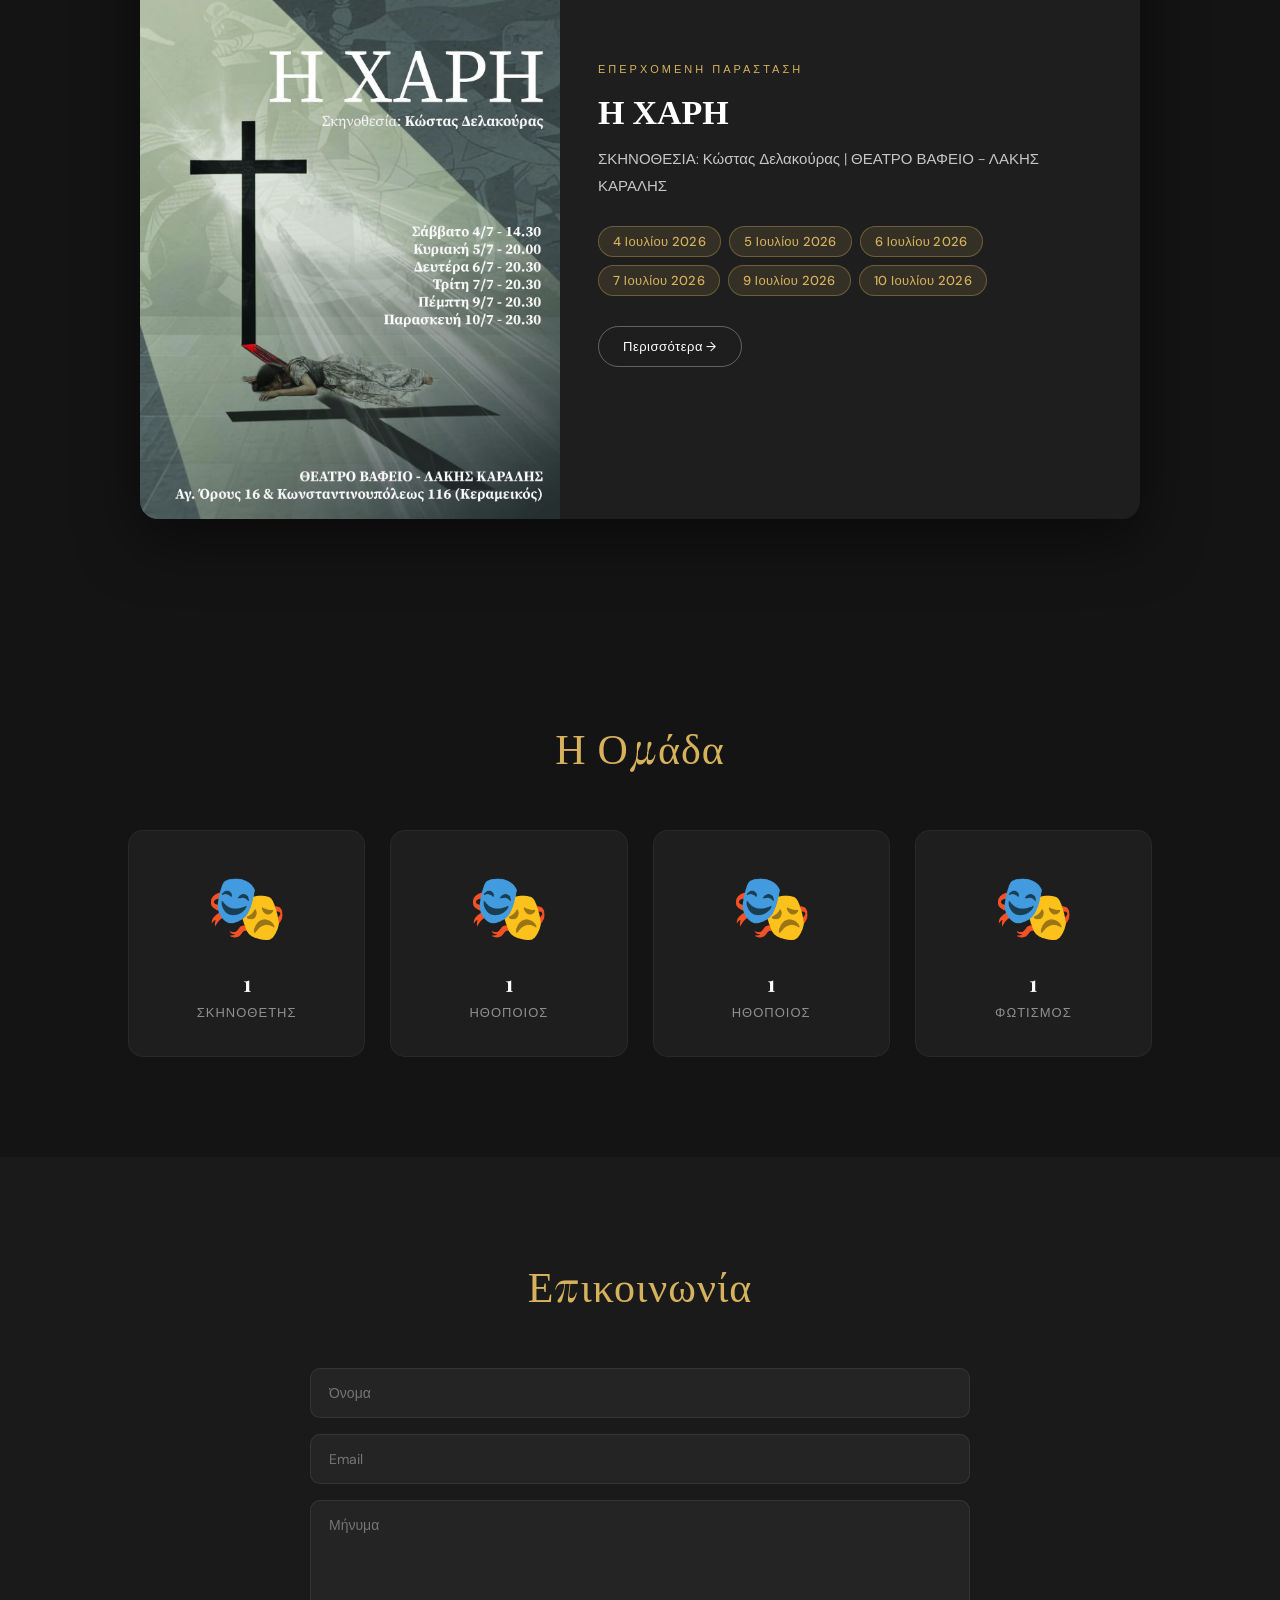
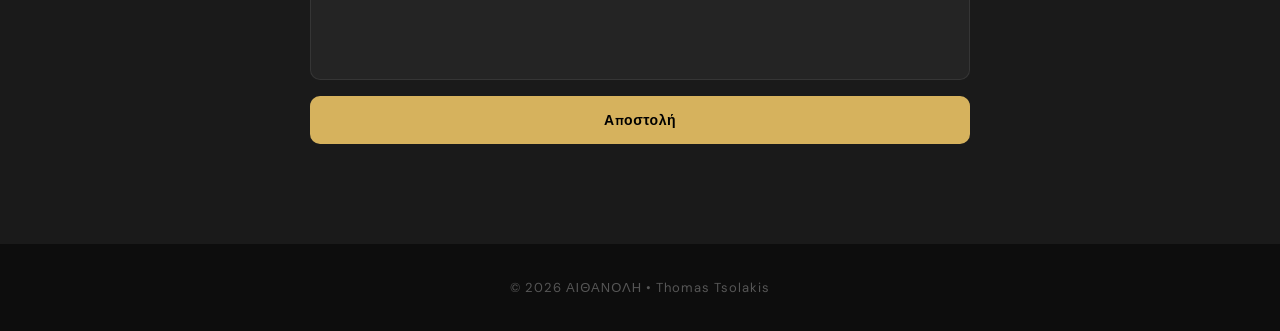
==== commit b7480596: "Add hero images and update metadata for "Η ΧΑΡΗ" show page" ====
--- a/index.html
+++ b/index.html
@@ -10,7 +10,7 @@
     <meta name="keywords" content="ΑΙΘΑΝΟΛΗ, θεατρική ομάδα, θέατρο, παραστάσεις, ερασιτεχνικό θέατρο">
     <meta name="author" content="Θεατρική Ομάδα ΑΙΘΑΝΟΛΗ">
     <meta name="robots" content="index, follow">
-    <link rel="canonical" href="https://aithanoligroup.gr/">
+    <link rel="canonical" href="https://aithanolh.netlify.app/">
 
     <!-- Favicon -->
     <link rel="icon" type="image/png" href="images/logo.png">
@@ -18,10 +18,10 @@
 
     <!-- Open Graph / Facebook -->
     <meta property="og:type" content="website">
-    <meta property="og:url" content="https://aithanoligroup.gr/">
+    <meta property="og:url" content="https://aithanolh.netlify.app/">
     <meta property="og:title" content="ΑΙΘΑΝΟΛΗ | Θεατρική Ομάδα">
     <meta property="og:description" content="Ερασιτεχνική θεατρική ομάδα που δημιουργεί εμπειρίες γεμάτες συναίσθημα.">
-    <meta property="og:image" content="https://aithanoligroup.gr/images/og-cover.jpg">
+    <meta property="og:image" content="https://aithanolh.netlify.app/images/og-cover.jpg">
     <meta property="og:image:width" content="1200">
     <meta property="og:image:height" content="630">
     <meta property="og:locale" content="el_GR">
@@ -29,10 +29,10 @@
 
     <!-- Twitter Card -->
     <meta name="twitter:card" content="summary_large_image">
-    <meta name="twitter:url" content="https://aithanoligroup.gr/">
+    <meta name="twitter:url" content="https://aithanolh.netlify.app/">
     <meta name="twitter:title" content="ΑΙΘΑΝΟΛΗ | Θεατρική Ομάδα">
     <meta name="twitter:description" content="Ερασιτεχνική θεατρική ομάδα που δημιουργεί εμπειρίες γεμάτες συναίσθημα.">
-    <meta name="twitter:image" content="https://aithanoligroup.gr/images/og-cover.jpg">
+    <meta name="twitter:image" content="https://aithanolh.netlify.app/images/og-cover.jpg">
 
     <!-- Schema.org structured data -->
     <script type="application/ld+json">
@@ -41,8 +41,8 @@
       "@type": "TheaterGroup",
       "name": "ΑΙΘΑΝΟΛΗ",
       "description": "Ερασιτεχνική θεατρική ομάδα που δημιουργεί παραστάσεις γεμάτες συναίσθημα.",
-      "url": "https://aithanoligroup.gr",
-      "logo": "https://aithanoligroup.gr/images/logo.png",
+      "url": "https://aithanolh.netlify.app",
+      "logo": "https://aithanolh.netlify.app/images/logo.png",
       "sameAs": []
     }
     </script>
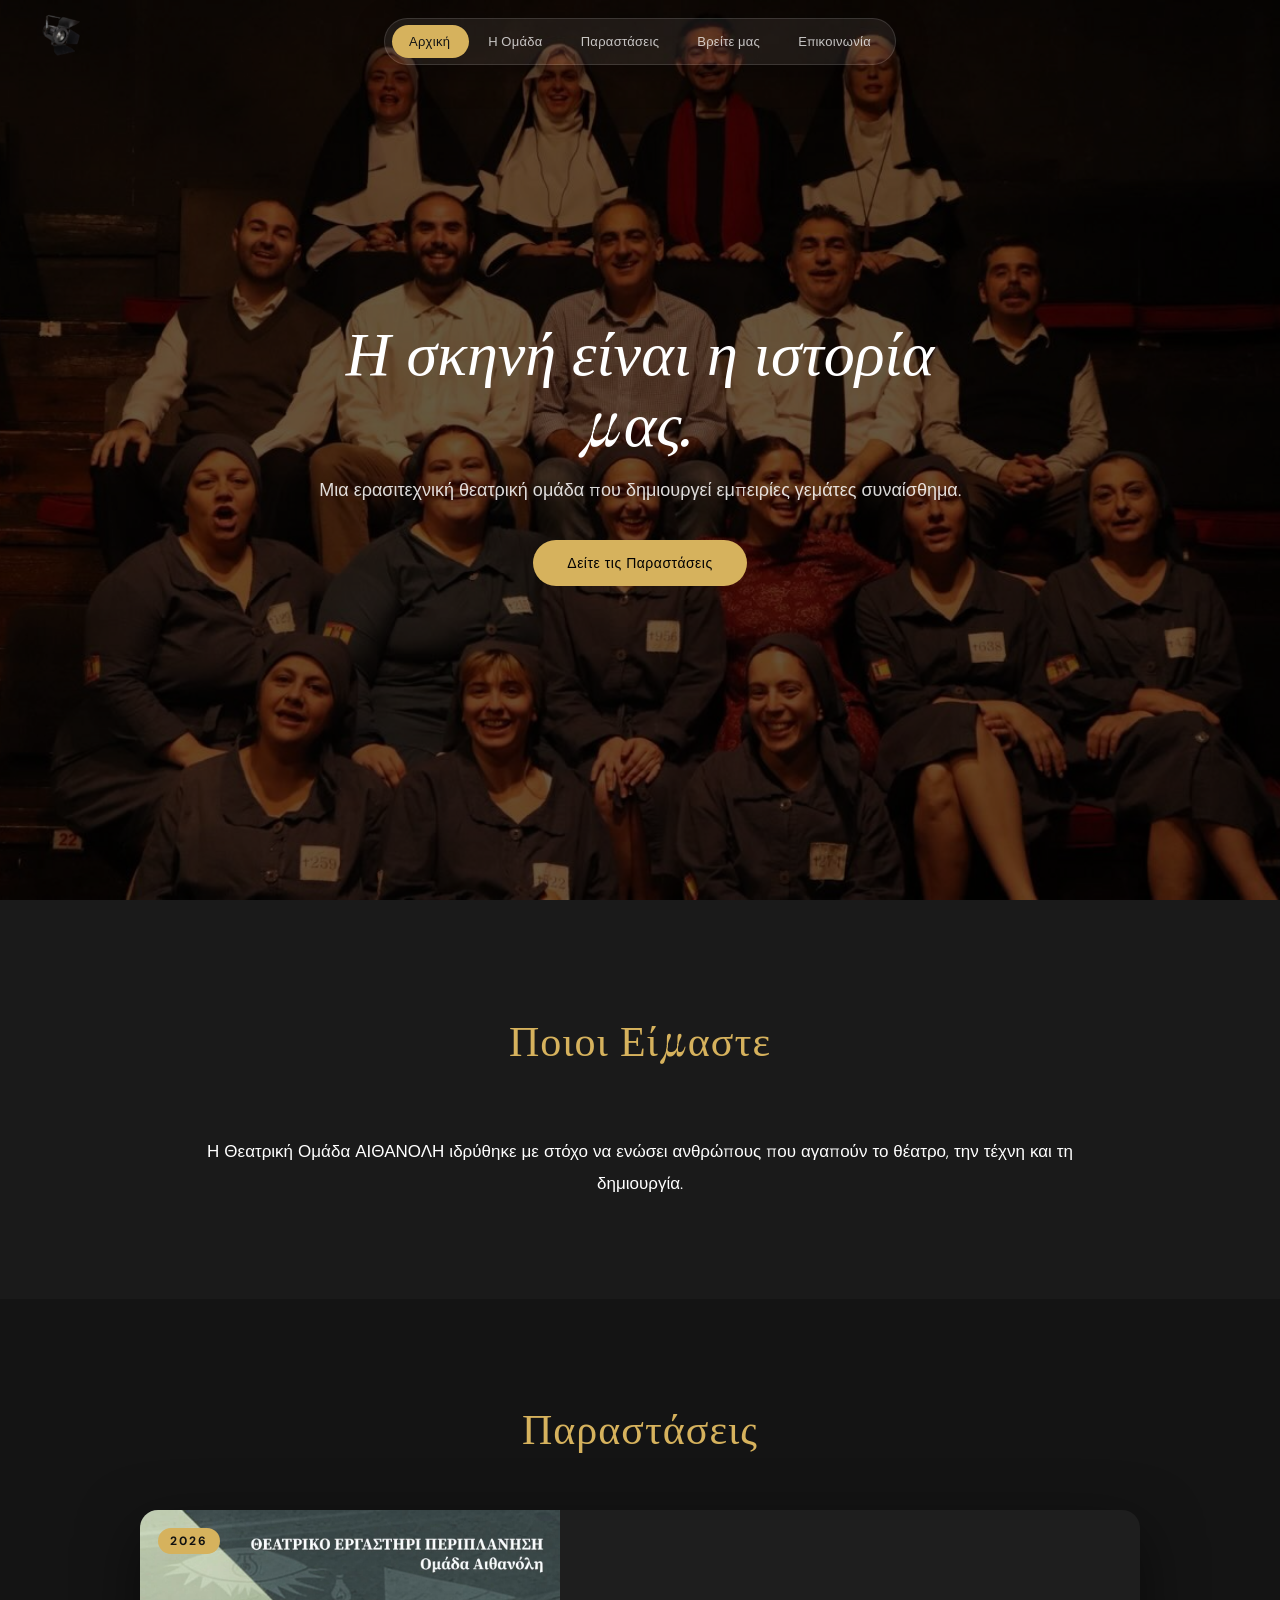
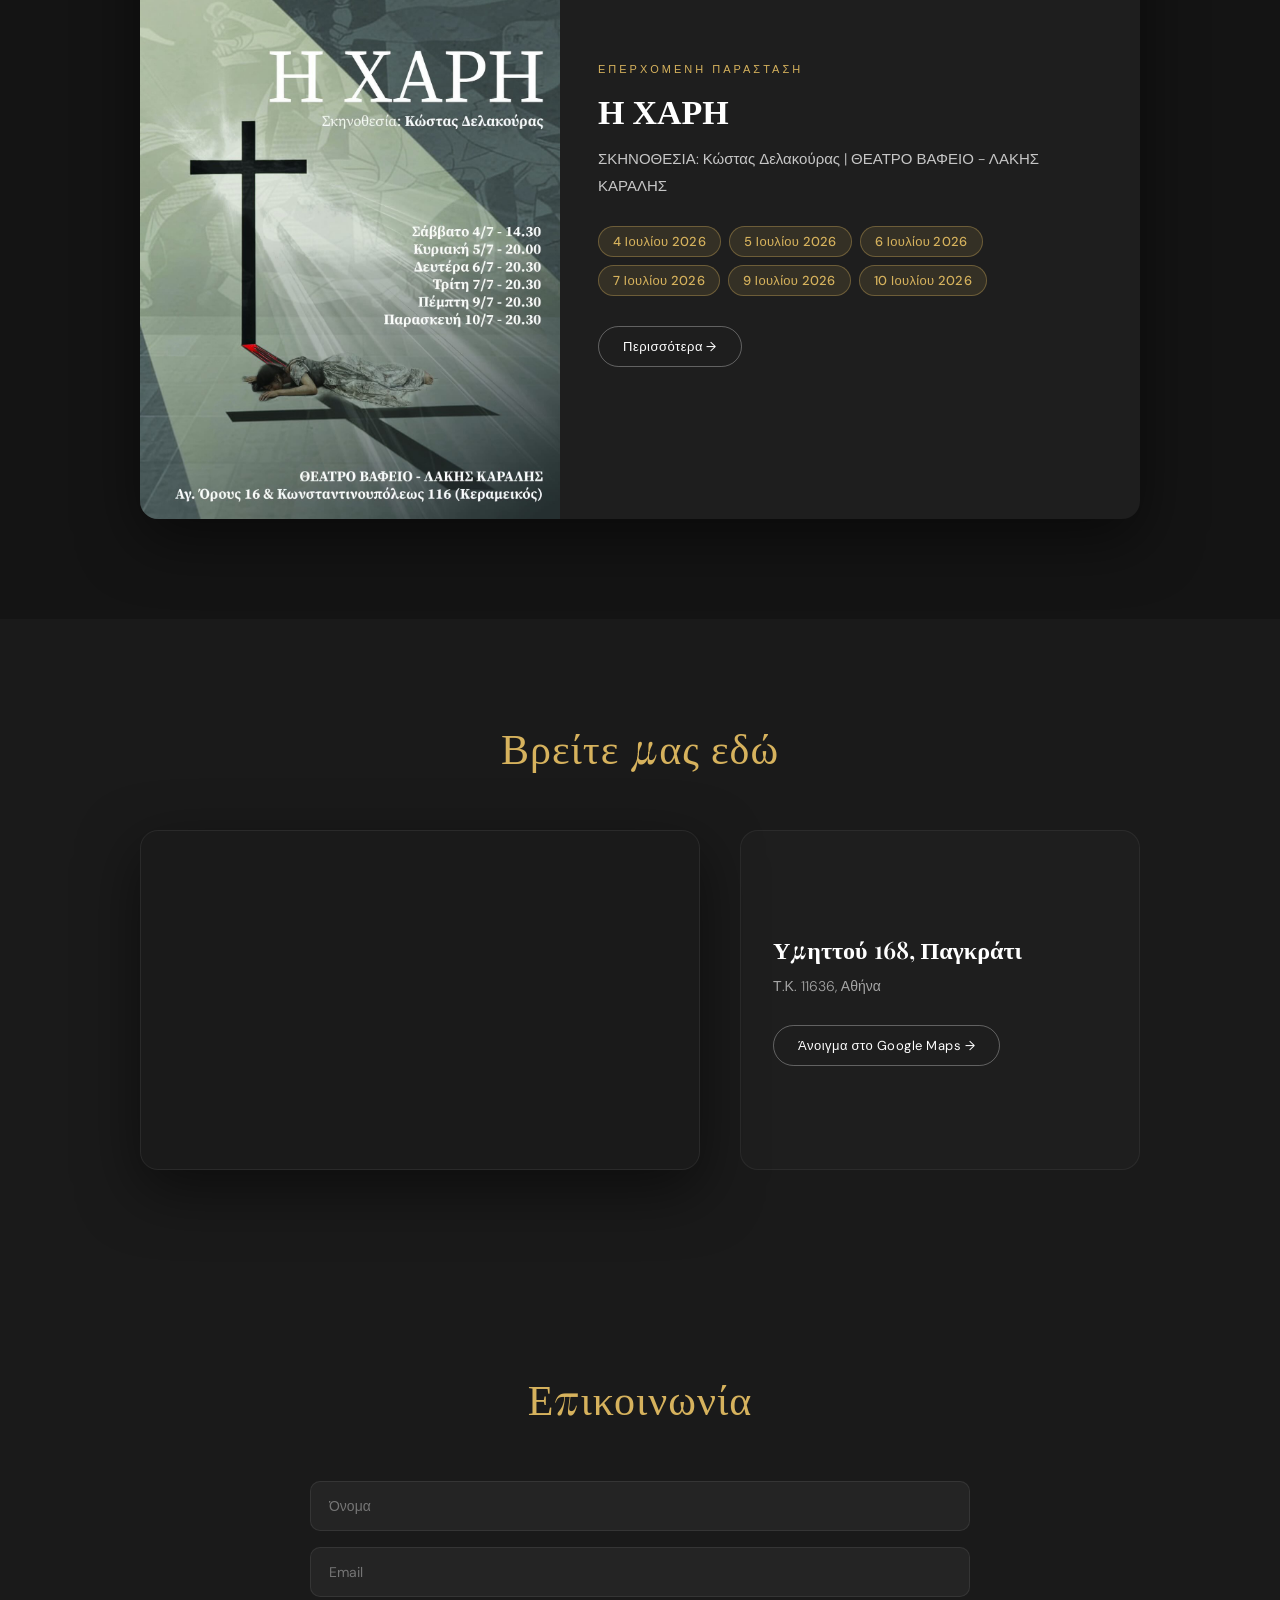
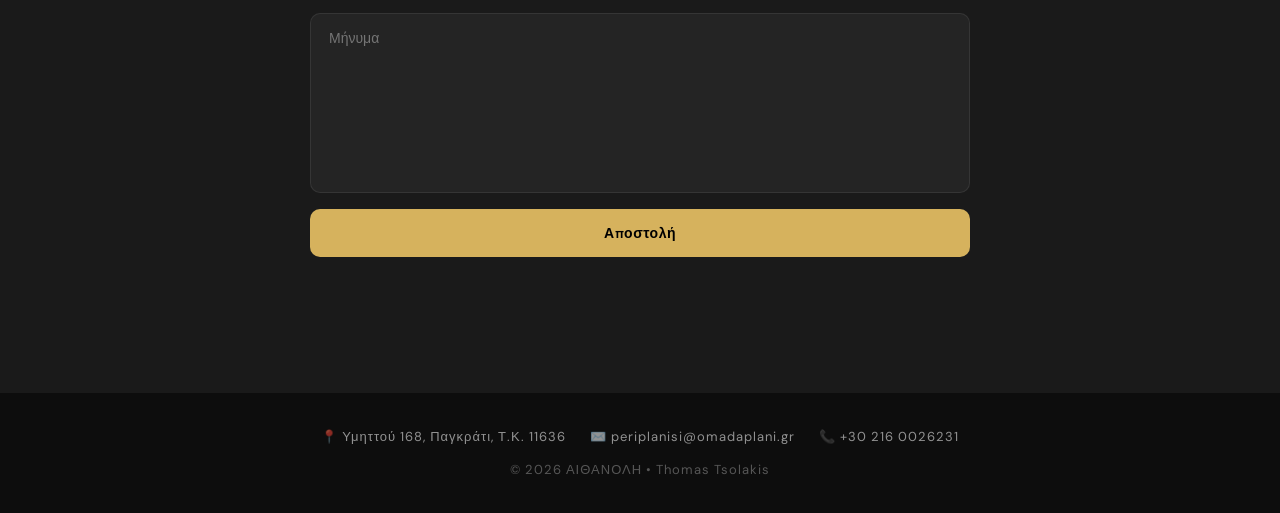
==== commit 960f6da8: "Add "Find Us" section with map and contact details; implement form submission handling" ====
--- a/index.html
+++ b/index.html
@@ -63,7 +63,7 @@
             <a href="#home" data-section="home">Αρχική</a>
             <a href="#about" data-section="about">Η Ομάδα</a>
             <a href="#shows" data-section="shows">Παραστάσεις</a>
-            <a href="#members" data-section="members">Μέλη</a>
+            <a href="#find-us" data-section="find-us">Βρείτε μας</a>
             <a href="#contact" data-section="contact">Επικοινωνία</a>
             <span class="nav-indicator"></span>
         </div>
@@ -120,52 +120,54 @@
                     <span>9 Ιουλίου 2026</span>
                     <span>10 Ιουλίου 2026</span>
                 </div>
-                <a href="parastaseis/xarh_2026.html" class="flyer-btn">Περισσότερα →</a>
+                <a href="parastaseis/xarh_2026/" class="flyer-btn">Περισσότερα →</a>
             </div>
         </div>
 
     </div>
 </section>
 
-<section class="members" id="members">
-    <h2>Η Ομάδα</h2>
-    <div class="cards">
-        <div class="card member">
-            <div class="avatar">🎭</div>
-            <h3>1</h3>
-            <p>Σκηνοθέτης</p>
+<section class="find-us" id="find-us">
+    <h2>Βρείτε μας εδώ</h2>
+    <div class="find-us-wrap">
+        <div class="map-embed">
+            <iframe
+                src="https://maps.google.com/maps?q=Υμηττού%20168%2C%20Παγκράτι%2C%2011636&t=&z=15&ie=UTF8&iwloc=&output=embed"
+                width="100%" height="100%" style="border:0;" allowfullscreen="" loading="lazy"
+                referrerpolicy="no-referrer-when-downgrade"
+                title="Χάρτης τοποθεσίας ΑΙΘΑΝΟΛΗ">
+            </iframe>
         </div>
-        <div class="card member">
-            <div class="avatar">🎭</div>
-            <h3>1</h3>
-            <p>Ηθοποιός</p>
-        </div>
-        <div class="card member">
-            <div class="avatar">🎭</div>
-            <h3>1</h3>
-            <p>Ηθοποιός</p>
-        </div>
-        <div class="card member">
-            <div class="avatar">🎭</div>
-            <h3>1</h3>
-            <p>Φωτισμός</p>
+        <div class="find-us-info">
+            <h3>Υμηττού 168, Παγκράτι</h3>
+            <p>Τ.Κ. 11636, Αθήνα</p>
+            <a href="https://maps.google.com/maps?q=Υμηττού%20168%2C%20Παγκράτι%2C%2011636" target="_blank" rel="noopener" class="flyer-btn">Άνοιγμα στο Google Maps →</a>
         </div>
     </div>
 </section>
 
 <section class="contact" id="contact">
     <h2>Επικοινωνία</h2>
-    <form>
-        <input type="text" placeholder="Όνομα">
-        <input type="email" placeholder="Email">
-        <textarea placeholder="Μήνυμα"></textarea>
+    <form id="contact-form" action="https://formspree.io/f/mzdlawpl" method="POST">
+        <input type="text" name="_gotcha" class="hidden-field" tabindex="-1" autocomplete="off">
+        <input type="text" name="name" placeholder="Όνομα" required>
+        <input type="email" name="email" placeholder="Email" required>
+        <textarea name="message" placeholder="Μήνυμα" required></textarea>
         <button type="submit">Αποστολή</button>
+        <p class="form-status" aria-live="polite"></p>
     </form>
 </section>
 
 <footer>
-    © 2026 ΑΙΘΑΝΟΛΗ • Thomas Tsolakis
+    <div class="footer-contact">
+        <span>📍 Υμηττού 168, Παγκράτι, Τ.Κ. 11636</span>
+        <span>✉️ <a href="mailto:periplanisi@omadaplani.gr">periplanisi@omadaplani.gr</a></span>
+        <span>📞 <a href="tel:+302160026231">+30 216 0026231</a></span>
+    </div>
+    <div class="footer-credit">
+        © 2026 ΑΙΘΑΝΟΛΗ • Thomas Tsolakis
+    </div>
 </footer>
 
 </body>
-</html>+</html>
--- a/styles.css
+++ b/styles.css
@@ -3,6 +3,54 @@
     padding:0;
     box-sizing:border-box;
     scroll-behavior:smooth;
+}
+
+/* ─── VIEW TRANSITIONS (animated page navigation) ─── */
+/* Native browser API — animates between full page loads (e.g. index.html → parastaseis/xarh_2026.html).
+   Currently supported in Chrome/Edge; other browsers just navigate normally (safe fallback). */
+@view-transition{
+    navigation:auto;
+}
+
+::view-transition-old(root),
+::view-transition-new(root){
+    animation-duration:0.45s;
+    animation-timing-function:cubic-bezier(0.4,0,0.2,1);
+}
+
+::view-transition-old(root){
+    animation-name:page-fade-out;
+}
+
+::view-transition-new(root){
+    animation-name:page-fade-in;
+}
+
+@keyframes page-fade-out{
+    to{
+        opacity:0;
+        transform:translateY(-14px);
+    }
+}
+
+@keyframes page-fade-in{
+    from{
+        opacity:0;
+        transform:translateY(14px);
+    }
+}
+
+/* Lock the header/nav — it keeps its own identity across the transition
+   instead of fading with the rest of the page, so it reads as "always there". */
+header{
+    view-transition-name:site-header;
+}
+
+::view-transition-group(site-header),
+::view-transition-old(site-header),
+::view-transition-new(site-header){
+    animation:none;
+    mix-blend-mode:normal;
 }
 
 body{
@@ -343,6 +391,64 @@
     border-color:#d6b25d;
 }
 
+/* ─── FIND US / MAP ─── */
+
+.find-us{
+    background:#1a1a1a;
+}
+
+.find-us-wrap{
+    display:grid;
+    grid-template-columns:1.4fr 1fr;
+    gap:40px;
+    max-width:1000px;
+    margin:0 auto;
+    align-items:stretch;
+}
+
+.map-embed{
+    position:relative;
+    min-height:340px;
+    border-radius:18px;
+    overflow:hidden;
+    box-shadow:0 20px 60px rgba(0,0,0,0.5);
+    border:1px solid rgba(255,255,255,0.07);
+}
+
+.map-embed iframe{
+    position:absolute;
+    inset:0;
+    width:100%;
+    height:100%;
+    filter:grayscale(15%) contrast(1.05);
+}
+
+.find-us-info{
+    background:#1e1e1e;
+    border:1px solid rgba(255,255,255,0.06);
+    border-radius:18px;
+    padding:36px 32px;
+    display:flex;
+    flex-direction:column;
+    justify-content:center;
+    gap:8px;
+}
+
+.find-us-info h3{
+    font-family:'Playfair Display', serif;
+    font-size:24px;
+    font-weight:600;
+    color:white;
+    margin-bottom:4px;
+}
+
+.find-us-info p{
+    font-size:14px;
+    font-weight:300;
+    color:rgba(255,255,255,0.6);
+    margin-bottom:22px;
+}
+
 /* ─── MEMBERS ─── */
 
 .cards{
@@ -420,6 +526,18 @@
 textarea{
     height:180px;
     resize:none;
+}
+
+.hidden-field{
+    position:absolute;
+    left:-9999px;
+    opacity:0;
+}
+
+.form-status{
+    text-align:center;
+    font-size:14px;
+    min-height:20px;
 }
 
 button[type="submit"]{
@@ -452,6 +570,30 @@
     font-family:'DM Sans', sans-serif;
 }
 
+.footer-contact{
+    display:flex;
+    justify-content:center;
+    flex-wrap:wrap;
+    gap:24px;
+    margin-bottom:16px;
+    color:rgba(255,255,255,0.55);
+    font-size:13px;
+}
+
+.footer-contact a{
+    color:rgba(255,255,255,0.55);
+    text-decoration:none;
+    transition:color 0.3s;
+}
+
+.footer-contact a:hover{
+    color:#d6b25d;
+}
+
+.footer-credit{
+    color:rgba(255,255,255,0.3);
+}
+
 /* ─── REVEAL ANIMATION ─── */
 
 .reveal{
@@ -485,4 +627,14 @@
         padding:7px 11px;
         font-size:12px;
     }
+    .find-us-wrap{
+        grid-template-columns:1fr;
+    }
+    .map-embed{
+        min-height:260px;
+    }
+    .footer-contact{
+        flex-direction:column;
+        gap:10px;
+    }
 }
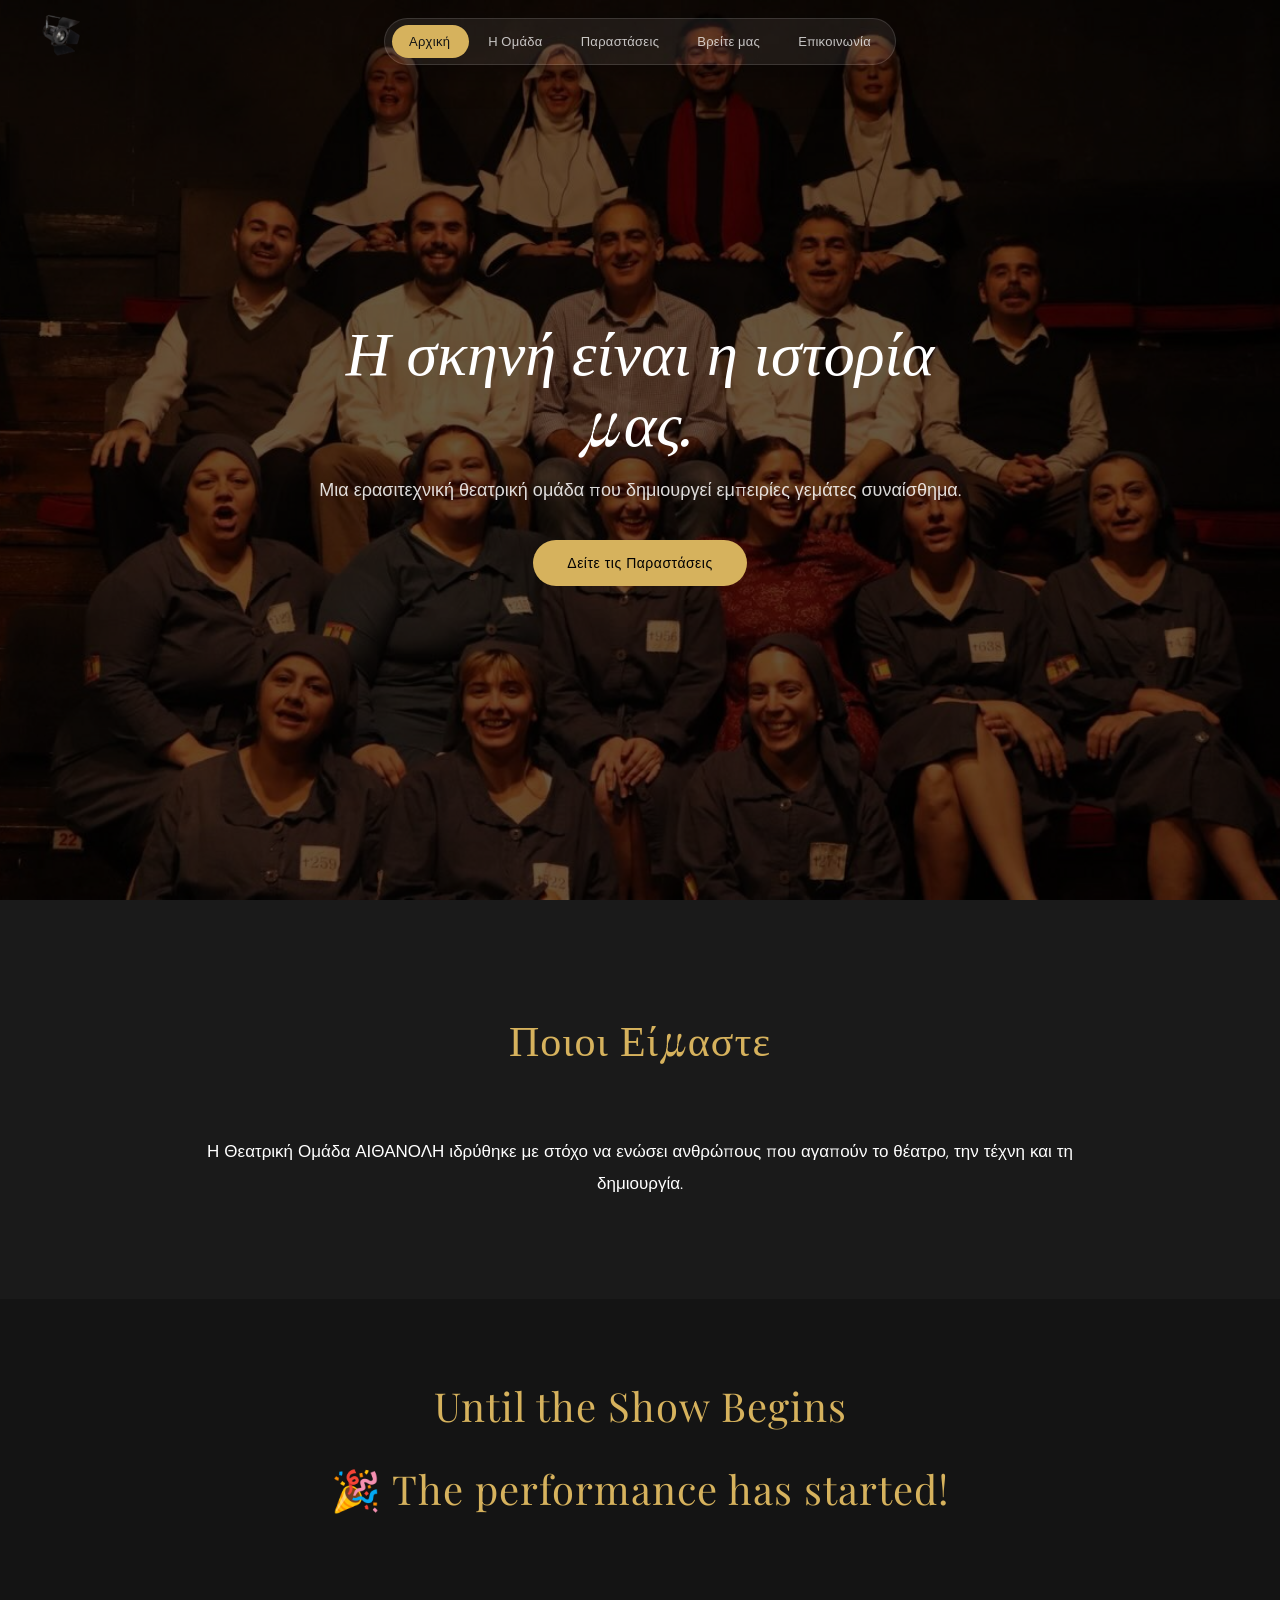
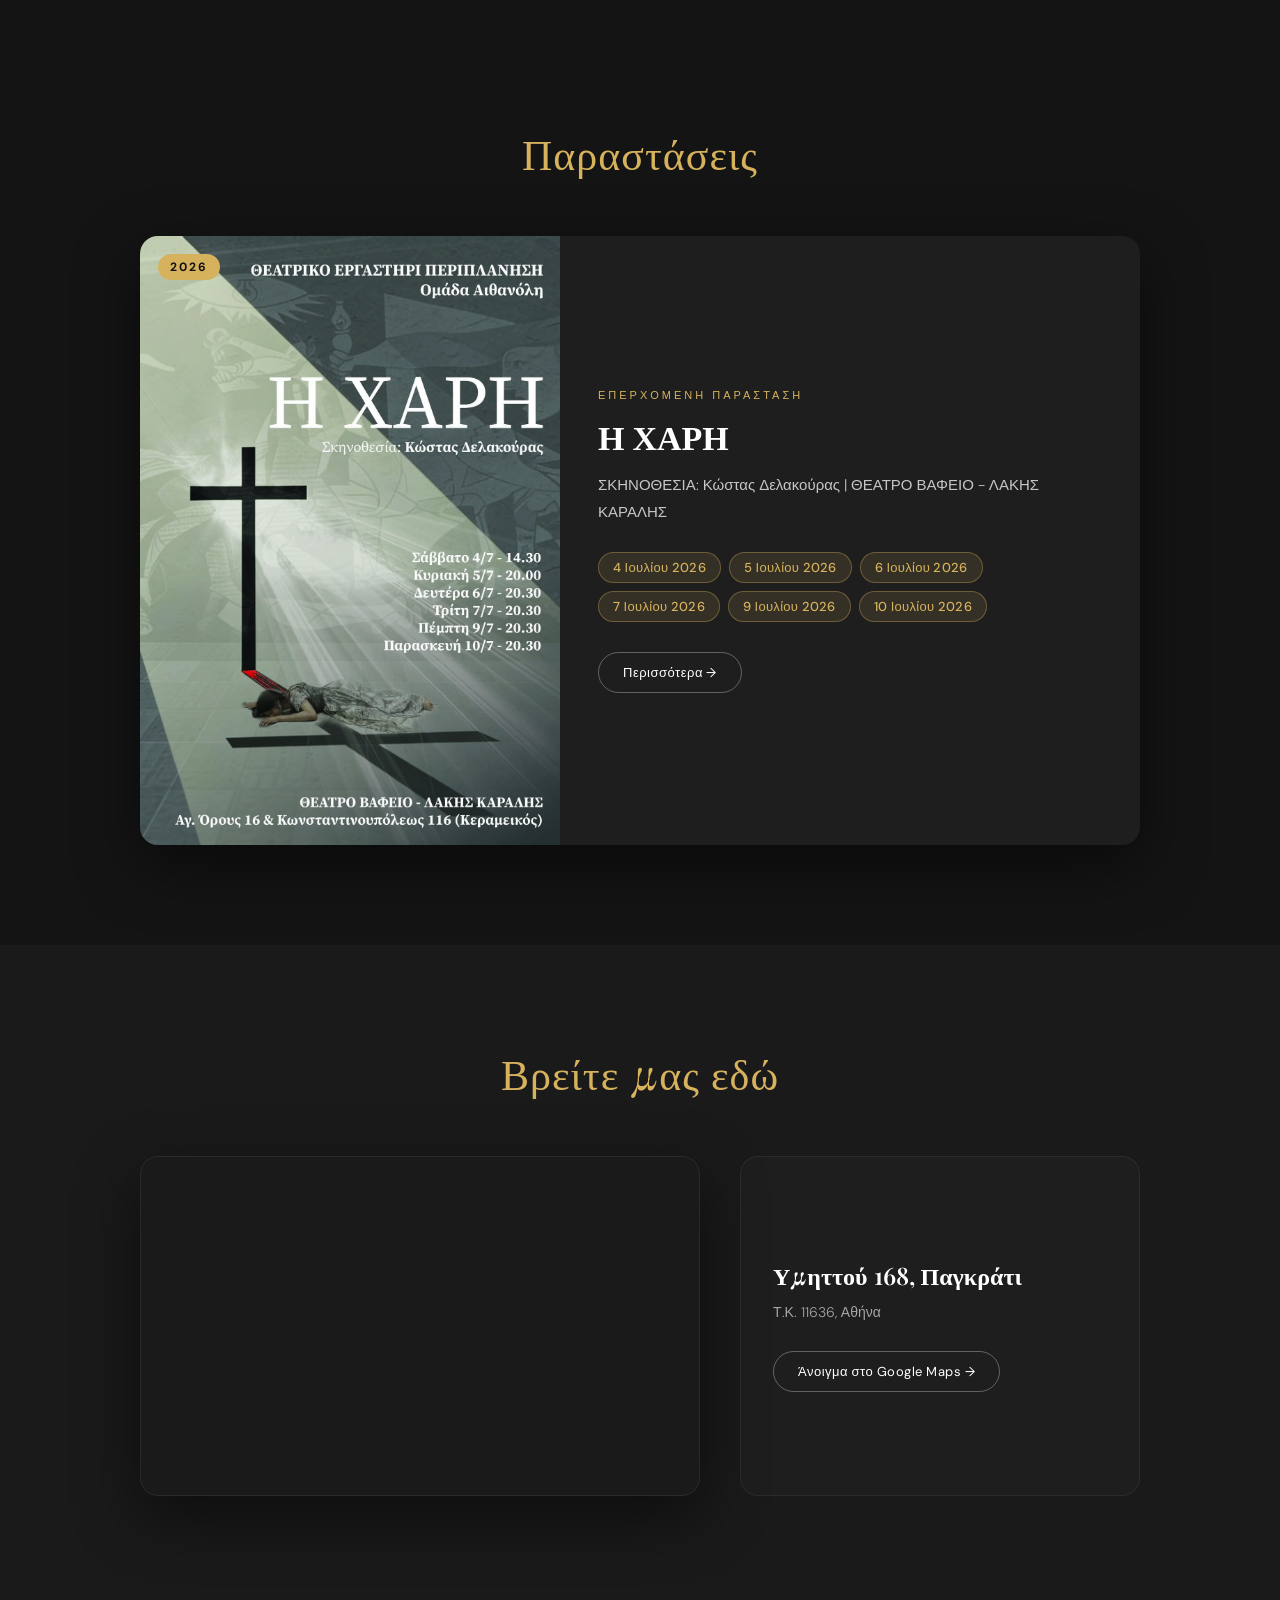
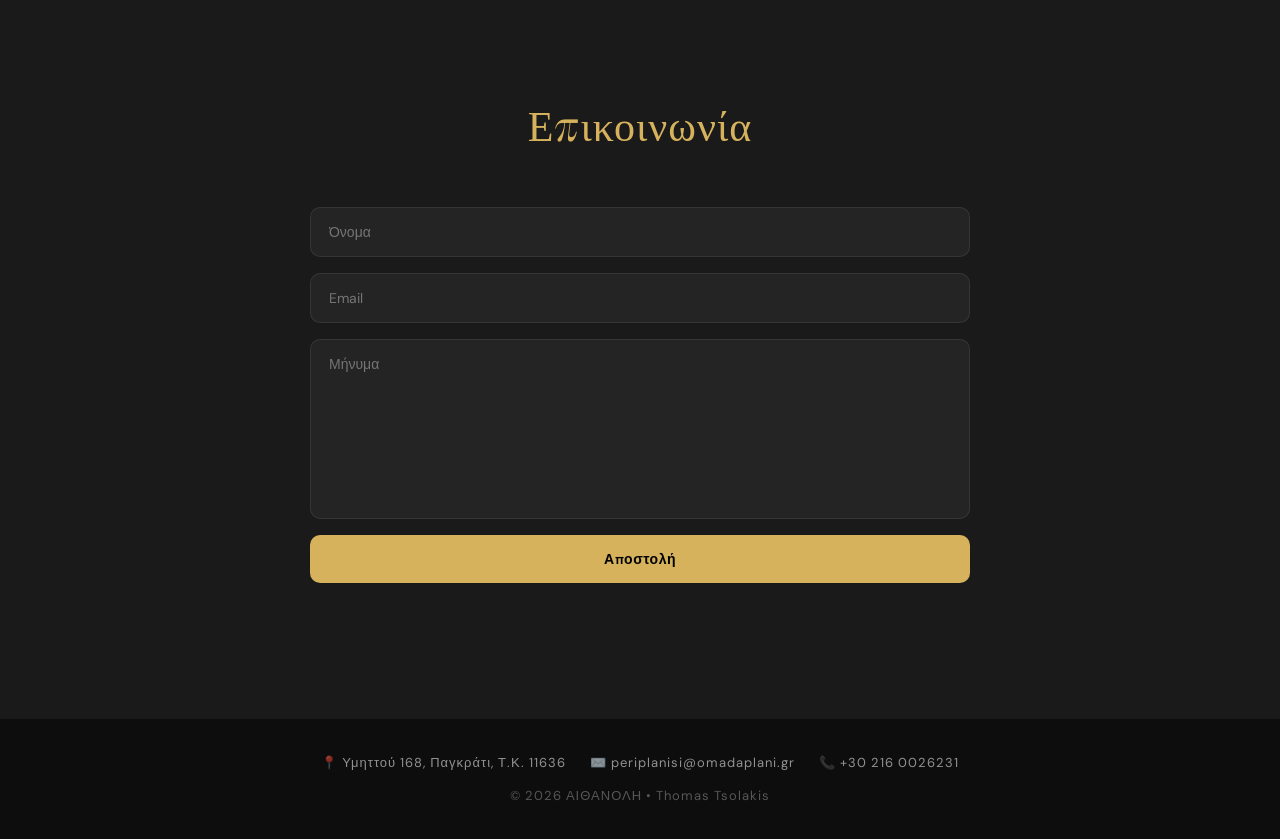
==== commit 53c58f7f: "Add countdown section with styling and functionality for show start" ====
--- a/index.html
+++ b/index.html
@@ -95,6 +95,29 @@
     </div>
 </section>
 
+<section class="countdown-section">
+    <h2>Until the Show Begins</h2>
+
+    <div id="countdown">
+        <div>
+            <span id="days">0</span>
+            <small>Days</small>
+        </div>
+        <div>
+            <span id="hours">0</span>
+            <small>Hours</small>
+        </div>
+        <div>
+            <span id="minutes">0</span>
+            <small>Minutes</small>
+        </div>
+        <div>
+            <span id="seconds">0</span>
+            <small>Seconds</small>
+        </div>
+    </div>
+</section>
+
 <section class="shows" id="shows">
     <h2>Παραστάσεις</h2>
 
--- a/styles.css
+++ b/styles.css
@@ -637,4 +637,42 @@
         flex-direction:column;
         gap:10px;
     }
+}
+
+.countdown-section {
+    text-align: center;
+    padding: 80px 20px;
+}
+
+.countdown-section h2 {
+    font-size: 2.5rem;
+    margin-bottom: 30px;
+}
+
+#countdown {
+    display: flex;
+    justify-content: center;
+    gap: 25px;
+    flex-wrap: wrap;
+}
+
+#countdown div {
+    background: rgba(255,255,255,.08);
+    backdrop-filter: blur(10px);
+    border: 1px solid rgba(255,255,255,.15);
+    border-radius: 18px;
+    padding: 20px;
+    min-width: 110px;
+}
+
+#countdown span {
+    display: block;
+    font-size: 3rem;
+    font-weight: bold;
+}
+
+#countdown small {
+    opacity: .8;
+    text-transform: uppercase;
+    letter-spacing: 2px;
 }
